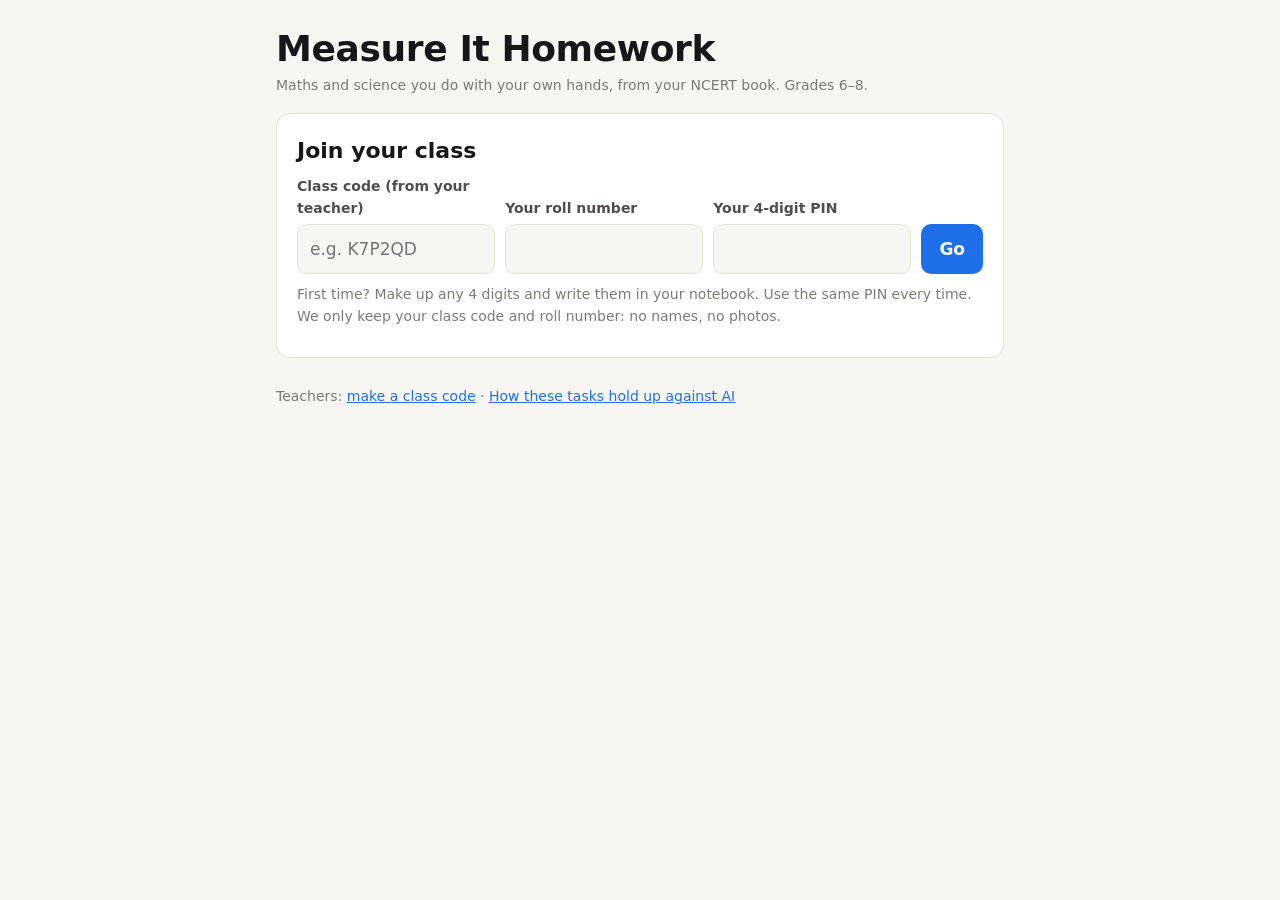
==== docs/index.html @ 270288d7 "Measure It homework: student, teacher and checklist pages Co-Authored-By: Claude Opus 5.5 (1M contex" ====
<!doctype html>
<html lang="en">
<head>
<meta charset="utf-8">
<meta name="viewport" content="width=device-width, initial-scale=1">
<title>Measure It Homework</title>
<meta name="description" content="Hands-on maths and science homework for CBSE Grades 6–8, built on NCERT activities.">
<link rel="stylesheet" href="style.css">
</head>
<body>
<main>
  <h1>Measure It Homework</h1>
  <p class="muted">Maths and science you do with your own hands, from your NCERT book. Grades 6–8.</p>

  <!-- 1. Join -->
  <section class="card" id="join">
    <h2>Join your class</h2>
    <form id="joinForm" class="row">
      <div><label for="code">Class code (from your teacher)</label><input id="code" autocomplete="off" autocapitalize="characters" required maxlength="6" placeholder="e.g. K7P2QD"></div>
      <div><label for="roll">Your roll number</label><input id="roll" type="number" inputmode="numeric" min="1" max="80" required></div>
      <div><label for="pin">Your 4-digit PIN</label><input id="pin" type="password" inputmode="numeric" pattern="\d{4}" maxlength="4" required autocomplete="off"></div>
      <div style="flex:0 0 auto"><button type="submit">Go</button></div>
    </form>
    <p class="muted" style="margin-top:10px">First time? Make up any 4 digits and write them in your notebook. Use the same PIN every time. We only keep your class code and roll number: no names, no photos.</p>
    <p class="msg warn hide" id="joinErr"></p>
  </section>

  <!-- 2. Pick a task -->
  <section id="pick" class="hide">
    <div class="card">
      <div class="row" style="align-items:center"><p style="margin:0">Class <b id="whoCode"></b> · Roll <b id="whoRoll"></b></p><div style="flex:0 0 auto"><button class="ghost" id="leave">Change</button></div></div>
    </div>
    <div class="tasks" id="taskList"></div>
  </section>

  <!-- 3. Do a task -->
  <section id="task" class="hide">
    <p style="margin-top:14px"><a href="#" id="back">← All tasks</a></p>
    <div class="card">
      <span class="chip" id="tGrade"></span><span class="chip" id="tTime"></span>
      <h2 id="tTitle" style="margin-top:10px"></h2>
      <p id="tHook"></p>
      <p class="muted" id="tChapter"></p>
      <h3>You need</h3><ul class="plain" id="tMaterials"></ul>
      <p class="msg warn hide" id="tSafety"></p>
    </div>

    <div class="card" id="predictCard">
      <h2>Step 1 · Predict first</h2>
      <p id="pQ"></p>
      <div id="pInput"></div>
      <p class="muted">Your guess is locked once you press the button. Being wrong is fine. It is how we learn.</p>
      <p class="msg warn hide" id="pErr"></p>
    </div>

    <div class="card" id="doCard">
      <h2>Step 2 · Do it</h2>
      <div id="personal" class="hide"></div>
      <div id="tSteps"></div>
    </div>

    <div class="card" id="enterCard">
      <h2>Step 3 · Enter what you measured</h2>
      <form id="mForm"><div class="row" id="mFields"></div>
        <div class="row hide" id="sunFields" style="margin-top:10px">
          <div><label for="city">City (or nearest big city)</label><select id="city"></select></div>
          <div><label for="when">Date and time you measured the shadows</label><input id="when" type="datetime-local"></div>
        </div>
        <p style="margin-top:14px"><button type="submit" id="mBtn">Check my measurements</button> <span class="muted" id="left"></span></p>
      </form>
      <div id="result"></div>
    </div>

    <div class="card hide" id="explainCard">
      <h2>Step 4 · Teach it back</h2>
      <p id="tExplain"></p>
    </div>

    <div class="card" id="poolCard">
      <h2>Our class</h2>
      <div id="pool"><p class="muted">Class results appear here after your teacher opens them.</p></div>
    </div>
  </section>
<p class="muted" style="margin-top:28px">Teachers: <a href="teacher.html">make a class code</a> · <a href="checklist.html">How these tasks hold up against AI</a></p>
</main>
<script src="common.js"></script>
<script>
let TASKS = [], CITY = [], me = store.get('me'), cur = null, choice = null;
const qs = new URLSearchParams(location.search);
if (qs.get('class')) $('#code').value = qs.get('class').toUpperCase();

async function boot() {
  const r = await api('/api/tasks');
  if (r.error) { $('#joinErr').textContent = r.error; $('#joinErr').classList.remove('hide'); return; }
  TASKS = r.tasks; CITY = r.cities;
  if (me && me.pin && (!qs.get('class') || qs.get('class').toUpperCase() === me.code)) showPick();
}
$('#joinForm').onsubmit = async e => {
  e.preventDefault();
  const code = $('#code').value.trim().toUpperCase(), roll = +$('#roll').value, pin = $('#pin').value;
  const r = await api(`/api/status?class=${encodeURIComponent(code)}&roll=${roll}&pin=${pin}&task=${TASKS[0].id}`);
  if (r.error) { $('#joinErr').textContent = r.error; $('#joinErr').classList.remove('hide'); return; }
  me = { code, roll, pin }; store.set('me', me); showPick();
};
$('#leave').onclick = () => { me = null; store.set('me', null); show('join'); };
$('#back').onclick = e => { e.preventDefault(); history.replaceState(null, '', location.pathname + (me ? `?class=${me.code}` : '')); showPick(); };

function show(id) { for (const s of ['join', 'pick', 'task']) $('#' + s).classList.toggle('hide', s !== id); scrollTo(0, 0); }

async function showPick() {
  $('#whoCode').textContent = me.code; $('#whoRoll').textContent = me.roll;
  if (qs.get('task')) { const t = qs.get('task'); qs.delete('task'); return openTask(t); }
  show('pick');
  $('#taskList').innerHTML = TASKS.map(t => `<button class="task" data-id="${t.id}"><span class="chip">Grade ${t.grade}</span><span class="chip">${t.subject}</span><b>${esc(t.title)}</b><span class="muted">${t.minutes} min</span></button>`).join('');
  document.querySelectorAll('.task').forEach(b => b.onclick = () => openTask(b.dataset.id));
}

async function openTask(id) {
  const r = await api(`/api/status?class=${me.code}&roll=${me.roll}&pin=${me.pin}&task=${id}`);
  if (r.error) { me = null; store.set('me', null); show('join'); $('#joinErr').textContent = r.error; $('#joinErr').classList.remove('hide'); return; }
  cur = r; const t = r.task; choice = null;
  history.replaceState(null, '', `?class=${me.code}&task=${id}`);
  show('task');
  $('#tGrade').textContent = `Grade ${t.grade} · ${t.subject}`; $('#tTime').textContent = `about ${t.minutes} min`;
  $('#tTitle').textContent = t.title; $('#tHook').textContent = t.hook; $('#tChapter').textContent = t.chapter;
  $('#tMaterials').innerHTML = t.materials.map(m => `<li>${esc(m)}</li>`).join('');
  $('#tSafety').textContent = t.safety ? '⚠ ' + t.safety : ''; $('#tSafety').classList.toggle('hide', !t.safety);
  $('#tSteps').innerHTML = t.steps.map((s, i) => `<div class="step"><span class="num">${i + 1}</span><div>${esc(s)}</div></div>`).join('');
  $('#tExplain').textContent = t.explainBack;
  const p = t.personal;
  $('#personal').classList.toggle('hide', !p);
  if (p) $('#personal').innerHTML = `<p>Your numbers (different for each student):</p><p><span class="big">${p.a}</span> sheets &nbsp;and&nbsp; <span class="big">${p.b}</span> sheets</p>`;
  $('#mFields').innerHTML = t.inputs.map(f => `<div><label for="f_${f.id}">${esc(f.label)} (${esc(f.unit)})</label><input id="f_${f.id}" name="${f.id}" type="number" step="any" min="${f.min}" max="${f.max}" inputmode="decimal" required></div>`).join('');
  $('#sunFields').classList.toggle('hide', !t.sun);
  if (t.sun) {
    $('#city').innerHTML = '<option value="">Choose…</option>' + CITY.map(c => `<option>${esc(c)}</option>`).join('');
    $('#when').value = ''; $('#when').max = new Date(Date.now() + 5.5 * 3600e3).toISOString().slice(0, 16);
  }
  $('#result').innerHTML = '';
  renderPredict(); renderState(); loadPool();
}

function renderPredict() {
  const t = cur.task;
  $('#pQ').textContent = t.predict.q; $('#pErr').classList.add('hide');
  if (cur.prediction != null) { $('#pInput').innerHTML = `<span class="locked">🔒 Your prediction: ${esc(cur.prediction)}${t.predict.unit ? ' ' + esc(t.predict.unit) : ''}</span>`; return; }
  $('#pInput').innerHTML = t.predict.options
    ? `<div class="opts">${t.predict.options.map(o => `<button type="button" data-o="${esc(o)}">${esc(o)}</button>`).join('')}</div><p style="margin-top:10px"><button id="lockBtn" disabled>Lock my prediction</button></p>`
    : `<div class="row"><div><label for="pNum">My guess (${esc(t.predict.unit)})</label><input id="pNum" type="number" step="any" min="${t.predict.min}" max="${t.predict.max}" inputmode="decimal"></div><div style="flex:0 0 auto"><button id="lockBtn">Lock my prediction</button></div></div>`;
  document.querySelectorAll('.opts button').forEach(b => b.onclick = () => { choice = b.dataset.o; document.querySelectorAll('.opts button').forEach(x => x.classList.toggle('sel', x === b)); $('#lockBtn').disabled = false; });
  $('#lockBtn').onclick = async () => {
    const value = t.predict.options ? choice : $('#pNum').value;
    const r = await api('/api/predict', { class: me.code, roll: me.roll, pin: me.pin, task: t.id, value });
    if (r.error) { $('#pErr').textContent = r.error; $('#pErr').classList.remove('hide'); return; }
    cur.prediction = r.locked; renderPredict(); renderState();
  };
}

function renderState() {
  const ready = cur.prediction != null, done = cur.accepted;
  $('#doCard').style.opacity = ready ? 1 : .45; $('#enterCard').style.opacity = ready ? 1 : .45;
  $('#mBtn').disabled = !ready || done || cur.left <= 0;
  $('#left').textContent = done ? '' : !ready ? 'Lock your prediction first.' : `${cur.left} tries left`;
  $('#explainCard').classList.toggle('hide', !done);
  if (done && !$('#result').innerHTML) $('#result').innerHTML = '<div class="msg ok"><b>Finished.</b> Your measurements looked like real ones.</div>';
}

$('#mForm').onsubmit = async e => {
  e.preventDefault();
  const values = Object.fromEntries(cur.task.inputs.map(f => [f.id, $('#f_' + f.id).value]));
  const body = { class: me.code, roll: me.roll, pin: me.pin, task: cur.task.id, values };
  if (cur.task.sun) { body.city = $('#city').value; body.when = $('#when').value; }
  $('#mBtn').disabled = true;
  const r = await api('/api/submit', body);
  if (r.error) { $('#result').innerHTML = `<div class="msg warn">${esc(r.error)}</div>`; }
  else if (r.ok) { cur.accepted = true; $('#result').innerHTML = '<div class="msg ok"><b>Your measurements look like real ones.</b> Now do Step 4. Your teacher will ask you a quick question about it in class.</div>'; }
  else { $('#result').innerHTML = `<div class="msg warn"><b>${r.free ? 'Check what you typed.' : 'Not yet.'}</b> ${r.free ? 'This did not use up a try.' : 'Something does not add up:'}<ul>${r.messages.map(m => `<li>${esc(m)}</li>`).join('')}</ul></div>`; }
  if (r.left != null) cur.left = r.left; else if (r.status === 429) cur.left = 0;
  renderState();
};

async function loadPool() {
  const t = cur.task, r = await api(`/api/pool?class=${me.code}&task=${t.id}`);
  if (r.error) return;
  const vals = r.values, pv = t.pool;
  let chart;
  if (t.id === 'g7-sci-pendulum') chart = scatter(vals.flatMap(v => v.pts), 'length (cm)', 'time for 10 swings (s)');
  else if (pv.x === 'winner') chart = bars(tally(vals.map(v => v.winner)), pv.label);
  else chart = dotplot(vals.map(v => v[pv.x]), pv.label);
  const preds = t.predict.options ? bars(tally(r.predictions), 'What we predicted') : dotplot(r.predictions.map(Number).filter(Number.isFinite), 'What we predicted');
  $('#pool').innerHTML = `<h3>${esc(pv.label)}</h3>${chart}<h3>What we predicted</h3>${preds}<p class="muted">${vals.length} accepted measurements, ${r.predictions.length} predictions.</p>`;
}
boot();
</script>
</body>
</html>
---- docs/style.css ----
:root{
  color-scheme:light;
  --bg:#f7f6f2; --surface:#ffffff; --line:#e4e1d8; --ink:#17171a; --ink-2:#4f4e4a; --ink-3:#7c7a73;
  --accent:#1f6feb; --accent-ink:#ffffff; --ok:#15803d; --ok-bg:#e7f6ec; --warn:#b45309; --warn-bg:#fdf3e4; --chip:#f0eee8;
}
@media (prefers-color-scheme:dark){
  :root:not([data-theme="light"]){
    color-scheme:dark;
    --bg:#121214; --surface:#1b1b1e; --line:#303034; --ink:#f1f0ec; --ink-2:#c6c4bd; --ink-3:#97958d;
    --accent:#5b9bff; --accent-ink:#0b0b0d; --ok:#6fdc96; --ok-bg:#12301e; --warn:#f2b067; --warn-bg:#33240f; --chip:#26262a;
  }
}
:root[data-theme="dark"]{
  color-scheme:dark;
  --bg:#121214; --surface:#1b1b1e; --line:#303034; --ink:#f1f0ec; --ink-2:#c6c4bd; --ink-3:#97958d;
  --accent:#5b9bff; --accent-ink:#0b0b0d; --ok:#6fdc96; --ok-bg:#12301e; --warn:#f2b067; --warn-bg:#33240f; --chip:#26262a;
}
*{box-sizing:border-box}
body{margin:0;background:var(--bg);color:var(--ink);font:17px/1.55 system-ui,-apple-system,"Segoe UI",Roboto,"Noto Sans",sans-serif}
main{max-width:760px;margin:0 auto;padding:28px 16px 64px}
h1{font-size:clamp(26px,5vw,36px);line-height:1.15;margin:0 0 6px;letter-spacing:-.01em}
h2{font-size:22px;margin:0 0 8px}
h3{font-size:17px;margin:18px 0 6px}
p{margin:0 0 10px}
a{color:var(--accent)}
.muted{color:var(--ink-3);font-size:14px}
.card{background:var(--surface);border:1px solid var(--line);border-radius:14px;padding:20px;margin-top:16px}
.row{display:flex;gap:10px;flex-wrap:wrap;align-items:end}
.row>*{flex:1 1 140px;min-width:0}
label{display:block;font-size:14px;font-weight:600;color:var(--ink-2);margin-bottom:4px}
input,select{width:100%;font:inherit;padding:11px 12px;border:1px solid var(--line);border-radius:10px;background:var(--bg);color:var(--ink)}
input:focus,select:focus{outline:2px solid var(--accent);outline-offset:1px}
button{font:inherit;font-weight:700;padding:12px 18px;border-radius:10px;border:0;background:var(--accent);color:var(--accent-ink);cursor:pointer;min-height:46px}
button.ghost{background:transparent;color:var(--accent);border:1px solid var(--line)}
button:disabled{opacity:.5;cursor:default}
.chip{display:inline-block;font-size:12px;font-weight:700;padding:3px 8px;border-radius:999px;background:var(--chip);color:var(--ink-2);margin-right:6px}
.tasks{display:grid;grid-template-columns:repeat(auto-fill,minmax(220px,1fr));gap:12px;margin-top:12px}
.task{display:block;text-align:left;background:var(--surface);color:var(--ink);border:1px solid var(--line);border-radius:12px;padding:14px;font-weight:400}
.task b{display:block;margin-top:6px;font-size:16px;line-height:1.3}
.task.done{border-color:var(--ok)}
.step{display:flex;gap:12px;align-items:flex-start;margin:8px 0}
.num{flex:0 0 28px;height:28px;border-radius:50%;background:var(--chip);font-weight:800;display:grid;place-items:center;font-size:14px}
.big{font-size:30px;font-weight:800;letter-spacing:-.01em}
.opts{display:flex;flex-wrap:wrap;gap:8px}
.opts button{background:var(--chip);color:var(--ink);font-weight:600}
.opts button.sel{background:var(--accent);color:var(--accent-ink)}
.msg{border-radius:10px;padding:12px 14px;margin-top:12px}
.msg.ok{background:var(--ok-bg);color:var(--ok)}
.msg.warn{background:var(--warn-bg);color:var(--warn)}
.msg ul{margin:6px 0 0;padding-left:20px}
.locked{display:inline-block;background:var(--ok-bg);color:var(--ok);font-weight:700;padding:4px 10px;border-radius:8px}
ul.plain{padding-left:20px;margin:4px 0}
table{width:100%;border-collapse:collapse;font-size:14px}
th{text-align:left;font-size:12px;color:var(--ink-3);text-transform:uppercase;letter-spacing:.05em;padding:6px 8px;border-bottom:1px solid var(--line)}
td{padding:7px 8px;border-bottom:1px solid var(--line);vertical-align:top}
.tw{overflow-x:auto}
svg{display:block;width:100%;height:auto}
svg text{fill:var(--ink-2);font:17px system-ui,sans-serif}
.hide{display:none!important}
.print-only{display:none}
@media print{
  body{background:#fff;color:#000} .no-print{display:none!important} .print-only{display:block}
  .card{border:1px solid #999;break-inside:avoid} main{max-width:none}
}
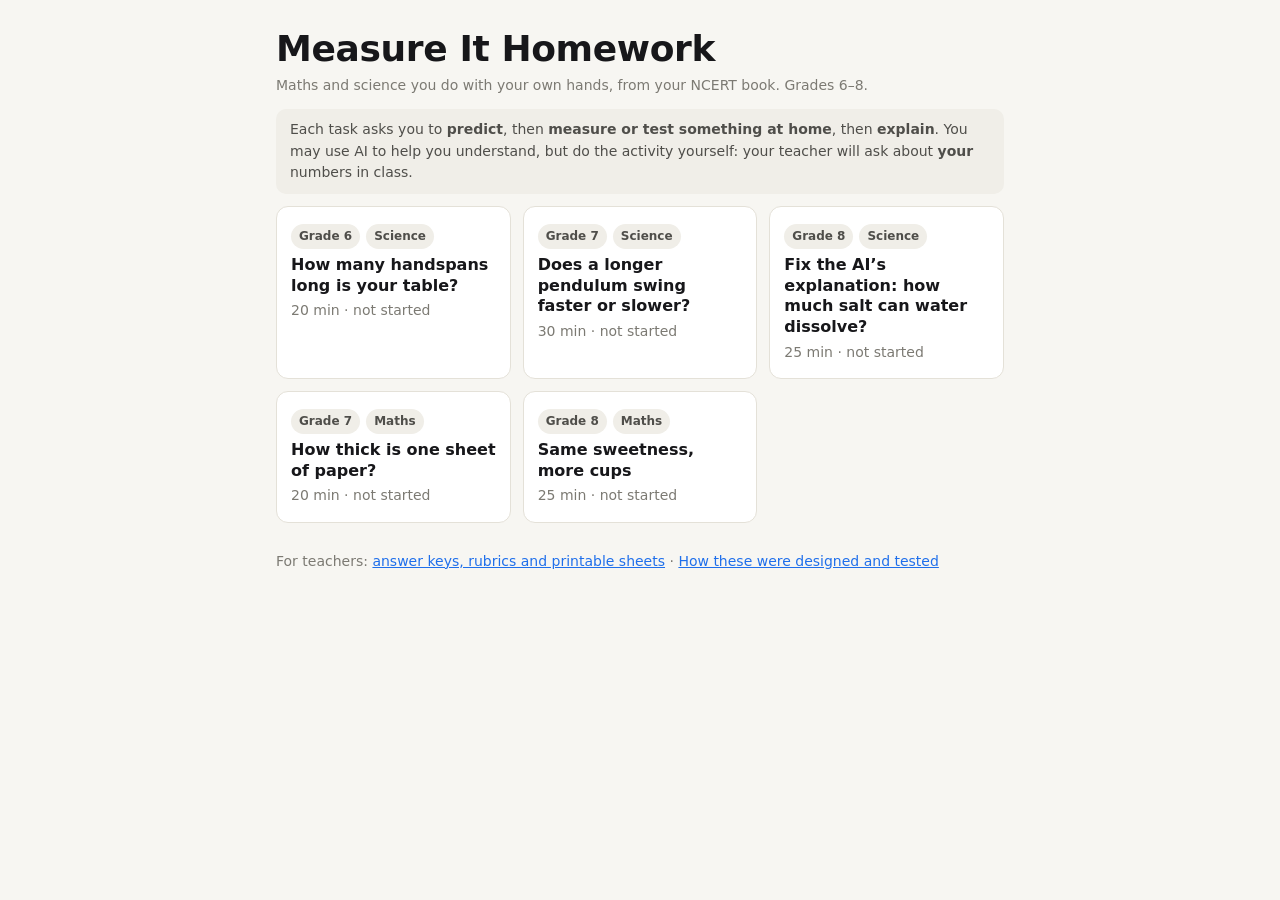
==== commit e7de364f: "Simplify to question-first homework: 5 assignments, no class codes or server Student page shows the " ====
--- a/docs/index.html
+++ b/docs/index.html
@@ -6,191 +6,138 @@
 <title>Measure It Homework</title>
 <meta name="description" content="Hands-on maths and science homework for CBSE Grades 6–8, built on NCERT activities.">
 <link rel="stylesheet" href="style.css">
+<style>
+.phase{font-size:12px;font-weight:800;letter-spacing:.08em;text-transform:uppercase;color:var(--accent);margin:18px 0 6px}
+.q{margin:12px 0}
+.q textarea{width:100%;min-height:84px;font:inherit;padding:10px 12px;border:1px solid var(--line);border-radius:10px;background:var(--bg);color:var(--ink);resize:vertical}
+.q .unit{color:var(--ink-3);font-size:14px;margin-left:6px}
+.numrow{display:flex;align-items:center;gap:6px;max-width:260px}
+.ai{border-left:3px solid var(--warn);background:var(--warn-bg);padding:10px 14px;border-radius:0 10px 10px 0;margin:8px 0}
+.ai p{margin:4px 0;color:var(--ink)}
+.fb{margin:6px 0;padding:10px 12px;border-radius:10px}
+.fb.ok{background:var(--ok-bg);color:var(--ok)} .fb.warn{background:var(--warn-bg);color:var(--warn)} .fb.info{background:var(--chip);color:var(--ink-2)}
+.sheet dt{font-weight:700;margin-top:10px} .sheet dd{margin:2px 0 0;white-space:pre-wrap}
+.blank{border-bottom:1px solid #999;height:28px}
+.checks label{display:inline-flex;align-items:center;gap:6px;margin-right:16px;font-weight:600;color:var(--ink)}
+.checks input{width:auto}
+.note{font-size:14px;color:var(--ink-2);background:var(--chip);border-radius:10px;padding:10px 14px}
+</style>
 </head>
 <body>
 <main>
-  <h1>Measure It Homework</h1>
-  <p class="muted">Maths and science you do with your own hands, from your NCERT book. Grades 6–8.</p>
+  <div class="no-print">
+    <h1><a href="./" style="color:inherit;text-decoration:none">Measure It Homework</a></h1>
+    <p class="muted">Maths and science you do with your own hands, from your NCERT book. Grades 6–8.</p>
+  </div>
+  <div id="list"></div>
+  <div id="one" class="hide"></div>
+  <p class="muted no-print" style="margin-top:28px">For teachers: <a href="teacher.html">answer keys, rubrics and printable sheets</a> · <a href="checklist.html">How these were designed and tested</a></p>
+</main>
+<script src="assignments.js"></script>
+<script>
+const $ = s => document.querySelector(s);
+const esc = s => String(s ?? '').replace(/[&<>"]/g, c => ({ '&': '&amp;', '<': '&lt;', '>': '&gt;', '"': '&quot;' }[c]));
+const load = id => { try { return JSON.parse(localStorage.getItem('mi:' + id)) || {}; } catch { return {}; } };
+const save = (id, a) => { try { localStorage.setItem('mi:' + id, JSON.stringify(a)); } catch {} };
+const PHASES = ['Predict', 'Do it', 'Record', 'Calculate', 'Explain', 'Teach it back'];
 
-  <!-- 1. Join -->
-  <section class="card" id="join">
-    <h2>Join your class</h2>
-    <form id="joinForm" class="row">
-      <div><label for="code">Class code (from your teacher)</label><input id="code" autocomplete="off" autocapitalize="characters" required maxlength="6" placeholder="e.g. K7P2QD"></div>
-      <div><label for="roll">Your roll number</label><input id="roll" type="number" inputmode="numeric" min="1" max="80" required></div>
-      <div><label for="pin">Your 4-digit PIN</label><input id="pin" type="password" inputmode="numeric" pattern="\d{4}" maxlength="4" required autocomplete="off"></div>
-      <div style="flex:0 0 auto"><button type="submit">Go</button></div>
-    </form>
-    <p class="muted" style="margin-top:10px">First time? Make up any 4 digits and write them in your notebook. Use the same PIN every time. We only keep your class code and roll number: no names, no photos.</p>
-    <p class="msg warn hide" id="joinErr"></p>
-  </section>
+function route() {
+  const q = new URLSearchParams(location.search), id = location.hash.slice(1) || q.get('a'), A = ASSIGNMENTS.find(x => x.id === id);
+  if (!A) { showList(); return; }
+  if (q.get('print') !== null) return showPrint(A);
+  showOne(A);
+}
+addEventListener('hashchange', route);
 
-  <!-- 2. Pick a task -->
-  <section id="pick" class="hide">
-    <div class="card">
-      <div class="row" style="align-items:center"><p style="margin:0">Class <b id="whoCode"></b> · Roll <b id="whoRoll"></b></p><div style="flex:0 0 auto"><button class="ghost" id="leave">Change</button></div></div>
-    </div>
-    <div class="tasks" id="taskList"></div>
-  </section>
-
-  <!-- 3. Do a task -->
-  <section id="task" class="hide">
-    <p style="margin-top:14px"><a href="#" id="back">← All tasks</a></p>
-    <div class="card">
-      <span class="chip" id="tGrade"></span><span class="chip" id="tTime"></span>
-      <h2 id="tTitle" style="margin-top:10px"></h2>
-      <p id="tHook"></p>
-      <p class="muted" id="tChapter"></p>
-      <h3>You need</h3><ul class="plain" id="tMaterials"></ul>
-      <p class="msg warn hide" id="tSafety"></p>
-    </div>
-
-    <div class="card" id="predictCard">
-      <h2>Step 1 · Predict first</h2>
-      <p id="pQ"></p>
-      <div id="pInput"></div>
-      <p class="muted">Your guess is locked once you press the button. Being wrong is fine. It is how we learn.</p>
-      <p class="msg warn hide" id="pErr"></p>
-    </div>
-
-    <div class="card" id="doCard">
-      <h2>Step 2 · Do it</h2>
-      <div id="personal" class="hide"></div>
-      <div id="tSteps"></div>
-    </div>
-
-    <div class="card" id="enterCard">
-      <h2>Step 3 · Enter what you measured</h2>
-      <form id="mForm"><div class="row" id="mFields"></div>
-        <div class="row hide" id="sunFields" style="margin-top:10px">
-          <div><label for="city">City (or nearest big city)</label><select id="city"></select></div>
-          <div><label for="when">Date and time you measured the shadows</label><input id="when" type="datetime-local"></div>
-        </div>
-        <p style="margin-top:14px"><button type="submit" id="mBtn">Check my measurements</button> <span class="muted" id="left"></span></p>
-      </form>
-      <div id="result"></div>
-    </div>
-
-    <div class="card hide" id="explainCard">
-      <h2>Step 4 · Teach it back</h2>
-      <p id="tExplain"></p>
-    </div>
-
-    <div class="card" id="poolCard">
-      <h2>Our class</h2>
-      <div id="pool"><p class="muted">Class results appear here after your teacher opens them.</p></div>
-    </div>
-  </section>
-<p class="muted" style="margin-top:28px">Teachers: <a href="teacher.html">make a class code</a> · <a href="checklist.html">How these tasks hold up against AI</a></p>
-</main>
-<script src="common.js"></script>
-<script>
-let TASKS = [], CITY = [], me = store.get('me'), cur = null, choice = null;
-const qs = new URLSearchParams(location.search);
-if (qs.get('class')) $('#code').value = qs.get('class').toUpperCase();
-
-async function boot() {
-  const r = await api('/api/tasks');
-  if (r.error) { $('#joinErr').textContent = r.error; $('#joinErr').classList.remove('hide'); return; }
-  TASKS = r.tasks; CITY = r.cities;
-  if (me && me.pin && (!qs.get('class') || qs.get('class').toUpperCase() === me.code)) showPick();
-}
-$('#joinForm').onsubmit = async e => {
-  e.preventDefault();
-  const code = $('#code').value.trim().toUpperCase(), roll = +$('#roll').value, pin = $('#pin').value;
-  const r = await api(`/api/status?class=${encodeURIComponent(code)}&roll=${roll}&pin=${pin}&task=${TASKS[0].id}`);
-  if (r.error) { $('#joinErr').textContent = r.error; $('#joinErr').classList.remove('hide'); return; }
-  me = { code, roll, pin }; store.set('me', me); showPick();
-};
-$('#leave').onclick = () => { me = null; store.set('me', null); show('join'); };
-$('#back').onclick = e => { e.preventDefault(); history.replaceState(null, '', location.pathname + (me ? `?class=${me.code}` : '')); showPick(); };
-
-function show(id) { for (const s of ['join', 'pick', 'task']) $('#' + s).classList.toggle('hide', s !== id); scrollTo(0, 0); }
-
-async function showPick() {
-  $('#whoCode').textContent = me.code; $('#whoRoll').textContent = me.roll;
-  if (qs.get('task')) { const t = qs.get('task'); qs.delete('task'); return openTask(t); }
-  show('pick');
-  $('#taskList').innerHTML = TASKS.map(t => `<button class="task" data-id="${t.id}"><span class="chip">Grade ${t.grade}</span><span class="chip">${t.subject}</span><b>${esc(t.title)}</b><span class="muted">${t.minutes} min</span></button>`).join('');
-  document.querySelectorAll('.task').forEach(b => b.onclick = () => openTask(b.dataset.id));
+function showList() {
+  $('#one').classList.add('hide'); $('#list').classList.remove('hide');
+  $('#list').innerHTML = `<div class="note" style="margin-top:12px">Each task asks you to <b>predict</b>, then <b>measure or test something at home</b>, then <b>explain</b>. You may use AI to help you understand, but do the activity yourself: your teacher will ask about <b>your</b> numbers in class.</div>
+  <div class="tasks">${ASSIGNMENTS.map(a => `<a class="task" href="#${a.id}" style="text-decoration:none"><span class="chip">Grade ${a.grade}</span><span class="chip">${a.subject}</span><b>${esc(a.title)}</b><span class="muted">${a.minutes} min · ${load(a.id)._done ? '✓ answer sheet ready' : 'not started'}</span></a>`).join('')}</div>`;
+  scrollTo(0, 0);
 }
 
-async function openTask(id) {
-  const r = await api(`/api/status?class=${me.code}&roll=${me.roll}&pin=${me.pin}&task=${id}`);
-  if (r.error) { me = null; store.set('me', null); show('join'); $('#joinErr').textContent = r.error; $('#joinErr').classList.remove('hide'); return; }
-  cur = r; const t = r.task; choice = null;
-  history.replaceState(null, '', `?class=${me.code}&task=${id}`);
-  show('task');
-  $('#tGrade').textContent = `Grade ${t.grade} · ${t.subject}`; $('#tTime').textContent = `about ${t.minutes} min`;
-  $('#tTitle').textContent = t.title; $('#tHook').textContent = t.hook; $('#tChapter').textContent = t.chapter;
-  $('#tMaterials').innerHTML = t.materials.map(m => `<li>${esc(m)}</li>`).join('');
-  $('#tSafety').textContent = t.safety ? '⚠ ' + t.safety : ''; $('#tSafety').classList.toggle('hide', !t.safety);
-  $('#tSteps').innerHTML = t.steps.map((s, i) => `<div class="step"><span class="num">${i + 1}</span><div>${esc(s)}</div></div>`).join('');
-  $('#tExplain').textContent = t.explainBack;
-  const p = t.personal;
-  $('#personal').classList.toggle('hide', !p);
-  if (p) $('#personal').innerHTML = `<p>Your numbers (different for each student):</p><p><span class="big">${p.a}</span> sheets &nbsp;and&nbsp; <span class="big">${p.b}</span> sheets</p>`;
-  $('#mFields').innerHTML = t.inputs.map(f => `<div><label for="f_${f.id}">${esc(f.label)} (${esc(f.unit)})</label><input id="f_${f.id}" name="${f.id}" type="number" step="any" min="${f.min}" max="${f.max}" inputmode="decimal" required></div>`).join('');
-  $('#sunFields').classList.toggle('hide', !t.sun);
-  if (t.sun) {
-    $('#city').innerHTML = '<option value="">Choose…</option>' + CITY.map(c => `<option>${esc(c)}</option>`).join('');
-    $('#when').value = ''; $('#when').max = new Date(Date.now() + 5.5 * 3600e3).toISOString().slice(0, 16);
-  }
-  $('#result').innerHTML = '';
-  renderPredict(); renderState(); loadPool();
+function field(Q, a, locked) {
+  const v = a[Q.id] ?? '', dis = locked ? 'disabled' : '';
+  if (Q.type === 'number') return `<div class="numrow"><input id="q_${Q.id}" type="number" step="any" inputmode="decimal" min="${Q.min}" max="${Q.max}" value="${esc(v)}" ${dis}><span class="unit">${esc(Q.unit)}</span></div>`;
+  if (Q.type === 'choice') return `<div class="opts">${Q.options.map(o => `<button type="button" class="${v === o ? 'sel' : ''}" data-q="${Q.id}" data-o="${esc(o)}" ${dis}>${esc(o)}</button>`).join('')}</div>`;
+  if (Q.type === 'checks') return `<div class="checks">${Q.options.map(o => `<label><input type="checkbox" data-c="${Q.id}" value="${esc(o)}" ${(v || []).includes(o) ? 'checked' : ''} ${dis}> Sentence ${esc(o)}</label>`).join('')}</div>`;
+  return `<textarea id="q_${Q.id}" ${dis}>${esc(v)}</textarea>`;
 }
 
-function renderPredict() {
-  const t = cur.task;
-  $('#pQ').textContent = t.predict.q; $('#pErr').classList.add('hide');
-  if (cur.prediction != null) { $('#pInput').innerHTML = `<span class="locked">🔒 Your prediction: ${esc(cur.prediction)}${t.predict.unit ? ' ' + esc(t.predict.unit) : ''}</span>`; return; }
-  $('#pInput').innerHTML = t.predict.options
-    ? `<div class="opts">${t.predict.options.map(o => `<button type="button" data-o="${esc(o)}">${esc(o)}</button>`).join('')}</div><p style="margin-top:10px"><button id="lockBtn" disabled>Lock my prediction</button></p>`
-    : `<div class="row"><div><label for="pNum">My guess (${esc(t.predict.unit)})</label><input id="pNum" type="number" step="any" min="${t.predict.min}" max="${t.predict.max}" inputmode="decimal"></div><div style="flex:0 0 auto"><button id="lockBtn">Lock my prediction</button></div></div>`;
-  document.querySelectorAll('.opts button').forEach(b => b.onclick = () => { choice = b.dataset.o; document.querySelectorAll('.opts button').forEach(x => x.classList.toggle('sel', x === b)); $('#lockBtn').disabled = false; });
-  $('#lockBtn').onclick = async () => {
-    const value = t.predict.options ? choice : $('#pNum').value;
-    const r = await api('/api/predict', { class: me.code, roll: me.roll, pin: me.pin, task: t.id, value });
-    if (r.error) { $('#pErr').textContent = r.error; $('#pErr').classList.remove('hide'); return; }
-    cur.prediction = r.locked; renderPredict(); renderState();
+function showOne(A) {
+  const a = load(A.id), locked = !!a._locked;
+  $('#list').classList.add('hide'); $('#one').classList.remove('hide');
+  const byPhase = p => A.questions.filter(q => q.phase === p);
+  let h = `<p style="margin-top:12px"><a href="#">← All tasks</a></p>
+  <section class="card"><span class="chip">Grade ${A.grade} · ${A.subject}</span><span class="chip">about ${A.minutes} min</span>
+    <h2 style="margin-top:10px">${esc(A.title)}</h2><p>${esc(A.intro)}</p>
+    <p class="muted">${esc(A.chapter)}</p>
+    <h3>You need</h3><ul class="plain">${A.materials.map(m => `<li>${esc(m)}</li>`).join('')}</ul>
+    ${A.safety ? `<p class="msg warn">⚠ ${esc(A.safety)}</p>` : ''}
+    ${A.aiText ? `<h3>What the AI said</h3><div class="ai">${A.aiText.map(t => `<p>${esc(t)}</p>`).join('')}</div>` : ''}
+    ${A.together ? `<p class="note">👥 ${esc(A.together)}</p>` : ''}
+  </section>`;
+  const pq = byPhase('Predict');
+  h += `<section class="card"><div class="phase">Step 1 · Predict</div>${pq.map(Q => `<div class="q"><label>${esc(Q.label)}</label>${field(Q, a, locked)}</div>`).join('')}
+    ${locked ? `<span class="locked">🔒 Prediction locked</span>` : `<p class="muted">Lock your guess before you start. Being wrong is fine: that is how you learn.</p><button id="lock">Lock my prediction</button>`}</section>`;
+  h += `<section class="card" style="opacity:${locked ? 1 : .5}"><div class="phase">Step 2 · Do it</div>${A.steps.map((s, i) => `<div class="step"><span class="num">${i + 1}</span><div>${esc(s)}</div></div>`).join('')}</section>`;
+  h += `<section class="card" style="opacity:${locked ? 1 : .5}">`;
+  let n = 3;
+  for (const p of PHASES.slice(2)) {
+    const qs = byPhase(p); if (!qs.length) continue;
+    h += `<div class="phase">Step ${n++} · ${p}</div>` + qs.map(Q => `<div class="q"><label for="q_${Q.id}">${esc(Q.label)}</label>${field(Q, a, !locked)}</div>`).join('');
+  }
+  h += `<p style="margin-top:16px"><button id="check" ${locked ? '' : 'disabled'}>Check my work</button> <button class="ghost" id="sheet" ${locked ? '' : 'disabled'}>My answer sheet</button></p><div id="fb"></div></section><div id="out"></div>`;
+  $('#one').innerHTML = h; scrollTo(0, 0);
+
+  const read = () => {
+    const r = { ...load(A.id) };
+    for (const Q of A.questions) {
+      if (Q.type === 'number') { const x = $('#q_' + Q.id).value; r[Q.id] = x === '' ? '' : Number(x); }
+      else if (Q.type === 'text') r[Q.id] = $('#q_' + Q.id).value;
+      else if (Q.type === 'checks') r[Q.id] = [...document.querySelectorAll(`[data-c="${Q.id}"]:checked`)].map(x => x.value);
+    }
+    return r;
   };
+  document.querySelectorAll('[data-q]').forEach(b => b.onclick = () => { const r = read(); r[b.dataset.q] = b.dataset.o; save(A.id, r); document.querySelectorAll(`[data-q="${b.dataset.q}"]`).forEach(x => x.classList.toggle('sel', x === b)); });
+  $('#one').addEventListener('input', () => save(A.id, read()));
+  if ($('#lock')) $('#lock').onclick = () => {
+    const r = read();
+    if (pq.some(Q => r[Q.id] === '' || r[Q.id] == null)) return alert('Make your prediction first.');
+    r._locked = Date.now(); save(A.id, r); showOne(A);
+  };
+  $('#check').onclick = () => {
+    const r = read(); save(A.id, r);
+    const f = A.feedback(r), empty = A.questions.filter(Q => Q.phase !== 'Predict' && (r[Q.id] === '' || r[Q.id] == null || (Array.isArray(r[Q.id]) && !r[Q.id].length)));
+    $('#fb').innerHTML = (f.length ? f : [['info', 'Fill in your measurements to get feedback.']]).map(([t, m]) => `<div class="fb ${t}">${esc(m)}</div>`).join('') +
+      (empty.length ? `<div class="fb info">Still empty: ${empty.map(Q => esc(Q.label.split(/[?:.]/)[0])).join(' · ')}</div>` : '');
+  };
+  $('#sheet').onclick = () => { const r = read(); r._done = true; save(A.id, r); showSheet(A, r); };
 }
 
-function renderState() {
-  const ready = cur.prediction != null, done = cur.accepted;
-  $('#doCard').style.opacity = ready ? 1 : .45; $('#enterCard').style.opacity = ready ? 1 : .45;
-  $('#mBtn').disabled = !ready || done || cur.left <= 0;
-  $('#left').textContent = done ? '' : !ready ? 'Lock your prediction first.' : `${cur.left} tries left`;
-  $('#explainCard').classList.toggle('hide', !done);
-  if (done && !$('#result').innerHTML) $('#result').innerHTML = '<div class="msg ok"><b>Finished.</b> Your measurements looked like real ones.</div>';
+function showSheet(A, r) {
+  const val = Q => { const v = r[Q.id]; return Array.isArray(v) ? (v.length ? 'Sentences ' + v.join(', ') : '—') : (v === '' || v == null ? '—' : v + (Q.unit && Q.type === 'number' ? ' ' + Q.unit : '')); };
+  $('#out').innerHTML = `<section class="card sheet"><h2>My answer sheet</h2><p class="muted">${esc(A.title)} · Grade ${A.grade} ${A.subject}${r._locked ? ' · prediction locked ' + new Date(r._locked).toLocaleString() : ''}</p>
+    <dl>${A.questions.map(Q => `<dt>${esc(Q.phase)}: ${esc(Q.label)}</dt><dd>${esc(val(Q))}</dd>`).join('')}</dl>
+    <p class="no-print" style="margin-top:14px"><button onclick="print()">Print or save as PDF</button> <button class="ghost" id="copy">Copy text</button></p>
+    <p class="muted no-print">Copy this into your notebook, or show it to your teacher. Bring your notebook with the adult's sentence to class.</p></section>`;
+  $('#copy').onclick = () => navigator.clipboard.writeText(`${A.title}\n` + A.questions.map(Q => `${Q.label}\n→ ${val(Q)}`).join('\n\n')).then(() => $('#copy').textContent = 'Copied ✓');
+  $('#out').scrollIntoView({ behavior: 'smooth' });
 }
 
-$('#mForm').onsubmit = async e => {
-  e.preventDefault();
-  const values = Object.fromEntries(cur.task.inputs.map(f => [f.id, $('#f_' + f.id).value]));
-  const body = { class: me.code, roll: me.roll, pin: me.pin, task: cur.task.id, values };
-  if (cur.task.sun) { body.city = $('#city').value; body.when = $('#when').value; }
-  $('#mBtn').disabled = true;
-  const r = await api('/api/submit', body);
-  if (r.error) { $('#result').innerHTML = `<div class="msg warn">${esc(r.error)}</div>`; }
-  else if (r.ok) { cur.accepted = true; $('#result').innerHTML = '<div class="msg ok"><b>Your measurements look like real ones.</b> Now do Step 4. Your teacher will ask you a quick question about it in class.</div>'; }
-  else { $('#result').innerHTML = `<div class="msg warn"><b>${r.free ? 'Check what you typed.' : 'Not yet.'}</b> ${r.free ? 'This did not use up a try.' : 'Something does not add up:'}<ul>${r.messages.map(m => `<li>${esc(m)}</li>`).join('')}</ul></div>`; }
-  if (r.left != null) cur.left = r.left; else if (r.status === 429) cur.left = 0;
-  renderState();
-};
-
-async function loadPool() {
-  const t = cur.task, r = await api(`/api/pool?class=${me.code}&task=${t.id}`);
-  if (r.error) return;
-  const vals = r.values, pv = t.pool;
-  let chart;
-  if (t.id === 'g7-sci-pendulum') chart = scatter(vals.flatMap(v => v.pts), 'length (cm)', 'time for 10 swings (s)');
-  else if (pv.x === 'winner') chart = bars(tally(vals.map(v => v.winner)), pv.label);
-  else chart = dotplot(vals.map(v => v[pv.x]), pv.label);
-  const preds = t.predict.options ? bars(tally(r.predictions), 'What we predicted') : dotplot(r.predictions.map(Number).filter(Number.isFinite), 'What we predicted');
-  $('#pool').innerHTML = `<h3>${esc(pv.label)}</h3>${chart}<h3>What we predicted</h3>${preds}<p class="muted">${vals.length} accepted measurements, ${r.predictions.length} predictions.</p>`;
+// Paper worksheet for students without a device.
+function showPrint(A) {
+  $('#list').classList.add('hide'); $('#one').classList.remove('hide');
+  const lines = Q => Q.type === 'text' ? '<div class="blank"></div><div class="blank"></div><div class="blank"></div>' : Q.type === 'number' ? `<div class="blank" style="width:200px"></div><span class="muted">${esc(Q.unit)}</span>` : `<p>${Q.options.map(o => '☐ ' + esc(Q.type === 'checks' ? 'Sentence ' + o : o)).join('&nbsp;&nbsp;&nbsp; ')}</p>`;
+  $('#one').innerHTML = `<section class="card"><p class="muted">Name: ____________________ &nbsp; Class: ______ &nbsp; Roll: ______</p>
+    <h2>${esc(A.title)}</h2><p>${esc(A.intro)}</p><p class="muted">Grade ${A.grade} ${A.subject} · ${esc(A.chapter)} · about ${A.minutes} min</p>
+    <h3>You need</h3><p>${A.materials.map(esc).join(' · ')}</p>${A.safety ? `<p><b>Safety:</b> ${esc(A.safety)}</p>` : ''}
+    ${A.aiText ? `<h3>What the AI said</h3>${A.aiText.map(t => `<p>${esc(t)}</p>`).join('')}` : ''}
+    <h3>Steps</h3><ol>${A.steps.map(s => `<li>${esc(s)}</li>`).join('')}</ol>${A.together ? `<p><i>${esc(A.together)}</i></p>` : ''}
+    ${A.questions.map(Q => `<div class="q"><b>${esc(Q.phase)}:</b> ${esc(Q.label)}${lines(Q)}</div>`).join('')}
+    <p class="no-print"><button onclick="print()">Print</button></p></section>`;
 }
-boot();
+route();
 </script>
 </body>
 </html>
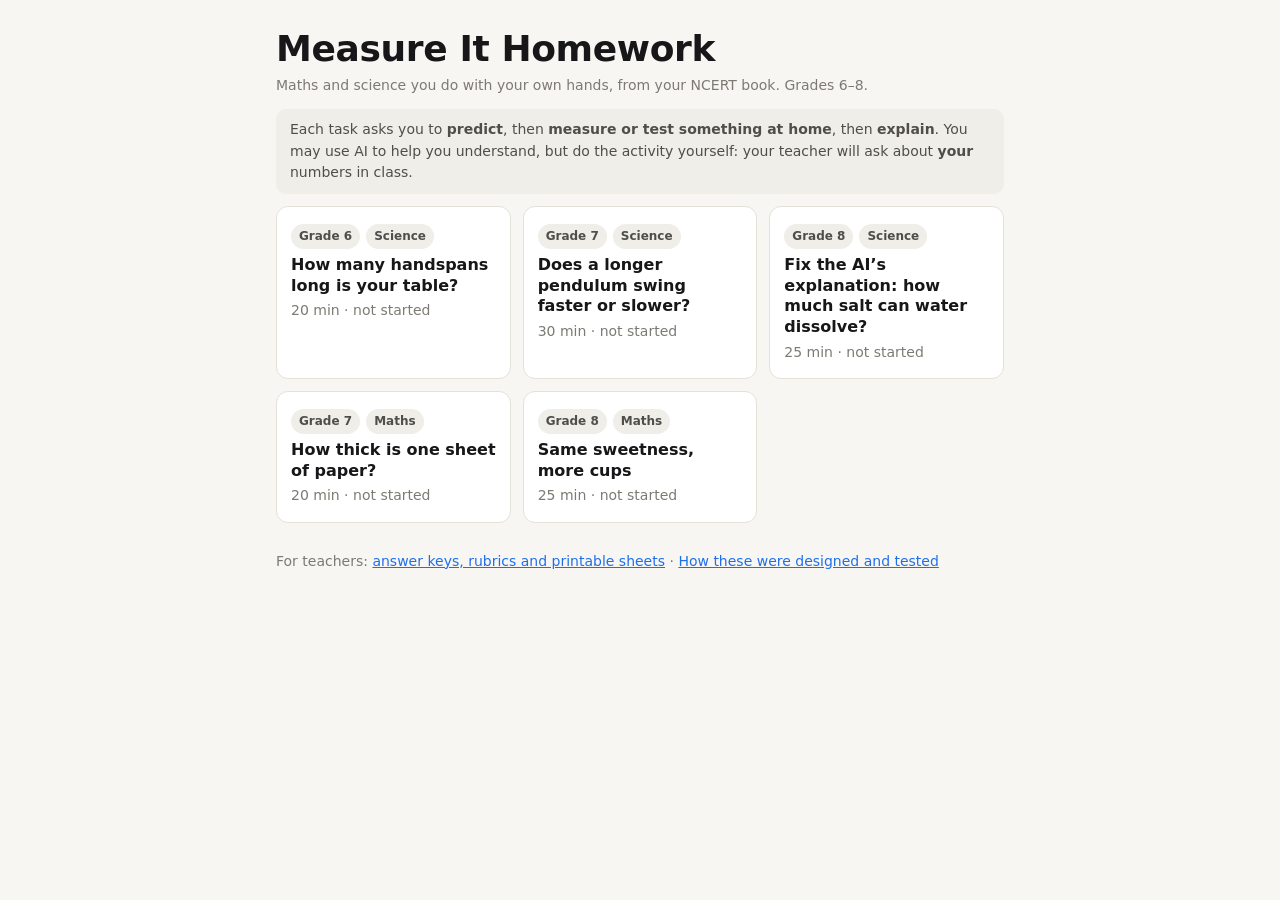
==== commit 91204f4c: "Add online answer checker: result cards, code check page, revised questions Questions revised after " ====
--- a/docs/index.html
+++ b/docs/index.html
@@ -21,6 +21,12 @@
 .checks label{display:inline-flex;align-items:center;gap:6px;margin-right:16px;font-weight:600;color:var(--ink)}
 .checks input{width:auto}
 .note{font-size:14px;color:var(--ink-2);background:var(--chip);border-radius:10px;padding:10px 14px}
+.qwhy{font-size:14px;color:var(--ink-2);margin:2px 0 8px;padding-left:10px;border-left:2px solid var(--line)}
+.qwhy a{white-space:nowrap}
+details.book{margin-top:12px;border:1px solid var(--line);border-radius:10px;padding:10px 14px;background:var(--bg)}
+details.book summary{cursor:pointer;font-weight:700}
+details.book blockquote{margin:8px 0;padding-left:12px;border-left:3px solid var(--line);font-family:Georgia,serif;font-size:16px}
+.why{background:var(--ok-bg);color:var(--ink);border-radius:10px;padding:10px 14px;margin:10px 0}
 </style>
 </head>
 <body>
@@ -34,6 +40,7 @@
   <p class="muted no-print" style="margin-top:28px">For teachers: <a href="teacher.html">answer keys, rubrics and printable sheets</a> · <a href="checklist.html">How these were designed and tested</a></p>
 </main>
 <script src="assignments.js"></script>
+<script src="api.js"></script>
 <script>
 const $ = s => document.querySelector(s);
 const esc = s => String(s ?? '').replace(/[&<>"]/g, c => ({ '&': '&amp;', '<': '&lt;', '>': '&gt;', '"': '&quot;' }[c]));
@@ -52,7 +59,7 @@
 function showList() {
   $('#one').classList.add('hide'); $('#list').classList.remove('hide');
   $('#list').innerHTML = `<div class="note" style="margin-top:12px">Each task asks you to <b>predict</b>, then <b>measure or test something at home</b>, then <b>explain</b>. You may use AI to help you understand, but do the activity yourself: your teacher will ask about <b>your</b> numbers in class.</div>
-  <div class="tasks">${ASSIGNMENTS.map(a => `<a class="task" href="#${a.id}" style="text-decoration:none"><span class="chip">Grade ${a.grade}</span><span class="chip">${a.subject}</span><b>${esc(a.title)}</b><span class="muted">${a.minutes} min · ${load(a.id)._done ? '✓ answer sheet ready' : 'not started'}</span></a>`).join('')}</div>`;
+  <div class="tasks">${ASSIGNMENTS.map(a => `<a class="task" href="#${a.id}" style="text-decoration:none"><span class="chip">Grade ${a.grade}</span><span class="chip">${a.subject}</span><b>${esc(a.title)}</b><span class="muted">${a.minutes} min · ${load(a.id)._card ? '✓ ' + esc(LEVEL_TEXT[load(a.id)._card.level]) : load(a.id)._done ? 'answer sheet ready' : 'not started'}</span></a>`).join('')}</div>`;
   scrollTo(0, 0);
 }
 
@@ -64,6 +71,17 @@
   return `<textarea id="q_${Q.id}" ${dis}>${esc(v)}</textarea>`;
 }
 
+const bookLink = (A, Q) => `book.html?a=${A.id}${Q ? '&q=' + Q.id : ''}`;
+function bookBox(A) {
+  const b = A.book, pages = b.sections.map(s => s.printed);
+  return `<details class="book"><summary>📖 From your textbook: ${esc(b.title)}, page${pages.length > 1 ? 's' : ''} ${[...new Set(pages)].join(', ')}</summary>
+    ${b.sections.map(s => `<p style="margin:10px 0 0"><b>${esc(s.heading)}</b> <span class="muted">(p. ${s.printed})</span></p>${s.paras.map(p => `<blockquote>${esc(p)}</blockquote>`).join('')}`).join('')}
+    <p class="muted"><a href="${bookLink(A)}" target="_blank" rel="noopener">Open in a new tab ↗</a> · <a href="${b.pdf}#page=${b.sections[0].page}" target="_blank" rel="noopener">Original NCERT PDF ↗</a></p></details>`;
+}
+function qwhy(A, Q) {
+  if (!Q.why) return '';
+  return `<p class="qwhy"><b>Why we ask:</b> ${esc(Q.why)}${Q.ref ? ` <a href="${bookLink(A, Q)}" target="_blank" rel="noopener">See it in your book ↗</a>` : ''}</p>`;
+}
 function showOne(A) {
   const a = load(A.id), locked = !!a._locked;
   $('#list').classList.add('hide'); $('#one').classList.remove('hide');
@@ -71,23 +89,24 @@
   let h = `<p style="margin-top:12px"><a href="#">← All tasks</a></p>
   <section class="card"><span class="chip">Grade ${A.grade} · ${A.subject}</span><span class="chip">about ${A.minutes} min</span>
     <h2 style="margin-top:10px">${esc(A.title)}</h2><p>${esc(A.intro)}</p>
-    <p class="muted">${esc(A.chapter)}</p>
+    <p class="why"><b>Why this matters:</b> ${esc(A.why)}</p>
+    ${bookBox(A)}
     <h3>You need</h3><ul class="plain">${A.materials.map(m => `<li>${esc(m)}</li>`).join('')}</ul>
     ${A.safety ? `<p class="msg warn">⚠ ${esc(A.safety)}</p>` : ''}
     ${A.aiText ? `<h3>What the AI said</h3><div class="ai">${A.aiText.map(t => `<p>${esc(t)}</p>`).join('')}</div>` : ''}
     ${A.together ? `<p class="note">👥 ${esc(A.together)}</p>` : ''}
   </section>`;
   const pq = byPhase('Predict');
-  h += `<section class="card"><div class="phase">Step 1 · Predict</div>${pq.map(Q => `<div class="q"><label>${esc(Q.label)}</label>${field(Q, a, locked)}</div>`).join('')}
+  h += `<section class="card"><div class="phase">Step 1 · Predict</div>${pq.map(Q => `<div class="q"><label>${esc(Q.label)}</label>${qwhy(A, Q)}${field(Q, a, locked)}</div>`).join('')}
     ${locked ? `<span class="locked">🔒 Prediction locked</span>` : `<p class="muted">Lock your guess before you start. Being wrong is fine: that is how you learn.</p><button id="lock">Lock my prediction</button>`}</section>`;
   h += `<section class="card" style="opacity:${locked ? 1 : .5}"><div class="phase">Step 2 · Do it</div>${A.steps.map((s, i) => `<div class="step"><span class="num">${i + 1}</span><div>${esc(s)}</div></div>`).join('')}</section>`;
   h += `<section class="card" style="opacity:${locked ? 1 : .5}">`;
   let n = 3;
   for (const p of PHASES.slice(2)) {
     const qs = byPhase(p); if (!qs.length) continue;
-    h += `<div class="phase">Step ${n++} · ${p}</div>` + qs.map(Q => `<div class="q"><label for="q_${Q.id}">${esc(Q.label)}</label>${field(Q, a, !locked)}</div>`).join('');
+    h += `<div class="phase">Step ${n++} · ${p}</div>` + qs.map(Q => `<div class="q"><label for="q_${Q.id}">${esc(Q.label)}</label>${qwhy(A, Q)}${field(Q, a, !locked)}</div>`).join('');
   }
-  h += `<p style="margin-top:16px"><button id="check" ${locked ? '' : 'disabled'}>Check my work</button> <button class="ghost" id="sheet" ${locked ? '' : 'disabled'}>My answer sheet</button></p><div id="fb"></div></section><div id="out"></div>`;
+  h += `<p style="margin-top:16px"><button class="ghost" id="check" ${locked ? '' : 'disabled'}>Quick hints</button> <button id="verify" ${locked ? '' : 'disabled'}>Check my answers</button> <button class="ghost" id="sheet" ${locked ? '' : 'disabled'}>My answer sheet</button></p><p class="muted">Quick hints work offline. “Check my answers” sends your answers (no name) to a checker and gives you a result card.</p><div id="fb"></div><div id="vout"></div></section><div id="out"></div>`;
   $('#one').innerHTML = h; scrollTo(0, 0);
 
   const read = () => {
@@ -113,6 +132,30 @@
       (empty.length ? `<div class="fb info">Still empty: ${empty.map(Q => esc(Q.label.split(/[?:.]/)[0])).join(' · ')}</div>` : '');
   };
   $('#sheet').onclick = () => { const r = read(); r._done = true; save(A.id, r); showSheet(A, r); };
+  $('#verify').onclick = async () => {
+    const r = read(); save(A.id, r);
+    const answers = Object.fromEntries(A.questions.map(Q => [Q.id, r[Q.id]]));
+    const box = $('#vout'), btn = $('#verify');
+    btn.disabled = true; box.innerHTML = '<div class="fb info">Checking your answers… this can take a few seconds.</div>';
+    try {
+      const res = await fetch(API + '/api/verify', { method: 'POST', headers: { 'content-type': 'application/json' }, body: JSON.stringify({ task: A.id, answers }) });
+      const j = await res.json();
+      if (j.error) box.innerHTML = `<div class="fb warn">${esc(j.error)}</div>`;
+      else if (j.status === 'incomplete') box.innerHTML = `<div class="fb warn"><b>Almost there.</b> Please answer these first:<ul>${j.missing.map(m => `<li>${esc(m)}</li>`).join('')}</ul></div>`;
+      else {
+        const cur = load(A.id); cur._card = { code: j.code, level: j.level }; save(A.id, cur);
+        box.innerHTML = `<div class="card" style="margin:12px 0 0"><h3 style="margin-top:0">Result: ${esc(LEVEL_TEXT[j.level])}</h3>
+          ${j.numbers === 'check' ? `<div class="fb warn"><b>Your numbers need a second look.</b><ul>${j.numberNotes.map(n => `<li>${esc(n)}</li>`).join('')}</ul></div>` : '<div class="fb ok">Your numbers agree with each other.</div>'}
+          <div class="tw"><table>${j.questions.map(q => `<tr><td>${esc(q.label)}</td><td><b>${esc(LEVEL_TEXT[q.level])}</b></td><td>${esc(q.feedback)}</td></tr>`).join('')}</table></div>
+          <p style="margin-top:12px">Your code: <b>${esc(j.code)}</b></p>
+          <p><a class="task" style="display:inline-block;padding:10px 14px" href="card.html#${encodeURIComponent(j.code)}" target="_blank" rel="noopener">Open my result card ↗</a></p>
+          <p class="muted">You can change your answers and check again. The card shows what your <i>written answers</i> showed, not that you did the activity.</p></div>`;
+      }
+    } catch (e) {
+      box.innerHTML = '<div class="fb warn">Could not reach the checker. Your answers are saved on this device. Try again later, or print your answer sheet.</div>';
+    }
+    btn.disabled = false;
+  };
 }
 
 function showSheet(A, r) {
@@ -131,10 +174,12 @@
   const lines = Q => Q.type === 'text' ? '<div class="blank"></div><div class="blank"></div><div class="blank"></div>' : Q.type === 'number' ? `<div class="blank" style="width:200px"></div><span class="muted">${esc(Q.unit)}</span>` : `<p>${Q.options.map(o => '☐ ' + esc(Q.type === 'checks' ? 'Sentence ' + o : o)).join('&nbsp;&nbsp;&nbsp; ')}</p>`;
   $('#one').innerHTML = `<section class="card"><p class="muted">Name: ____________________ &nbsp; Class: ______ &nbsp; Roll: ______</p>
     <h2>${esc(A.title)}</h2><p>${esc(A.intro)}</p><p class="muted">Grade ${A.grade} ${A.subject} · ${esc(A.chapter)} · about ${A.minutes} min</p>
+    <p><b>Why this matters:</b> ${esc(A.why)}</p>
+    <h3>From your textbook</h3>${A.book.sections.map(s => s.paras.map(p => `<p style="font-family:Georgia,serif;border-left:3px solid #ccc;padding-left:10px">${esc(p)} <span class="muted">(p. ${s.printed})</span></p>`).join('')).join('')}
     <h3>You need</h3><p>${A.materials.map(esc).join(' · ')}</p>${A.safety ? `<p><b>Safety:</b> ${esc(A.safety)}</p>` : ''}
     ${A.aiText ? `<h3>What the AI said</h3>${A.aiText.map(t => `<p>${esc(t)}</p>`).join('')}` : ''}
     <h3>Steps</h3><ol>${A.steps.map(s => `<li>${esc(s)}</li>`).join('')}</ol>${A.together ? `<p><i>${esc(A.together)}</i></p>` : ''}
-    ${A.questions.map(Q => `<div class="q"><b>${esc(Q.phase)}:</b> ${esc(Q.label)}${lines(Q)}</div>`).join('')}
+    ${A.questions.map(Q => `<div class="q"><b>${esc(Q.phase)}:</b> ${esc(Q.label)}${Q.why ? `<br><i class="muted">${esc(Q.why)}</i>` : ''}${lines(Q)}</div>`).join('')}
     <p class="no-print"><button onclick="print()">Print</button></p></section>`;
 }
 route();
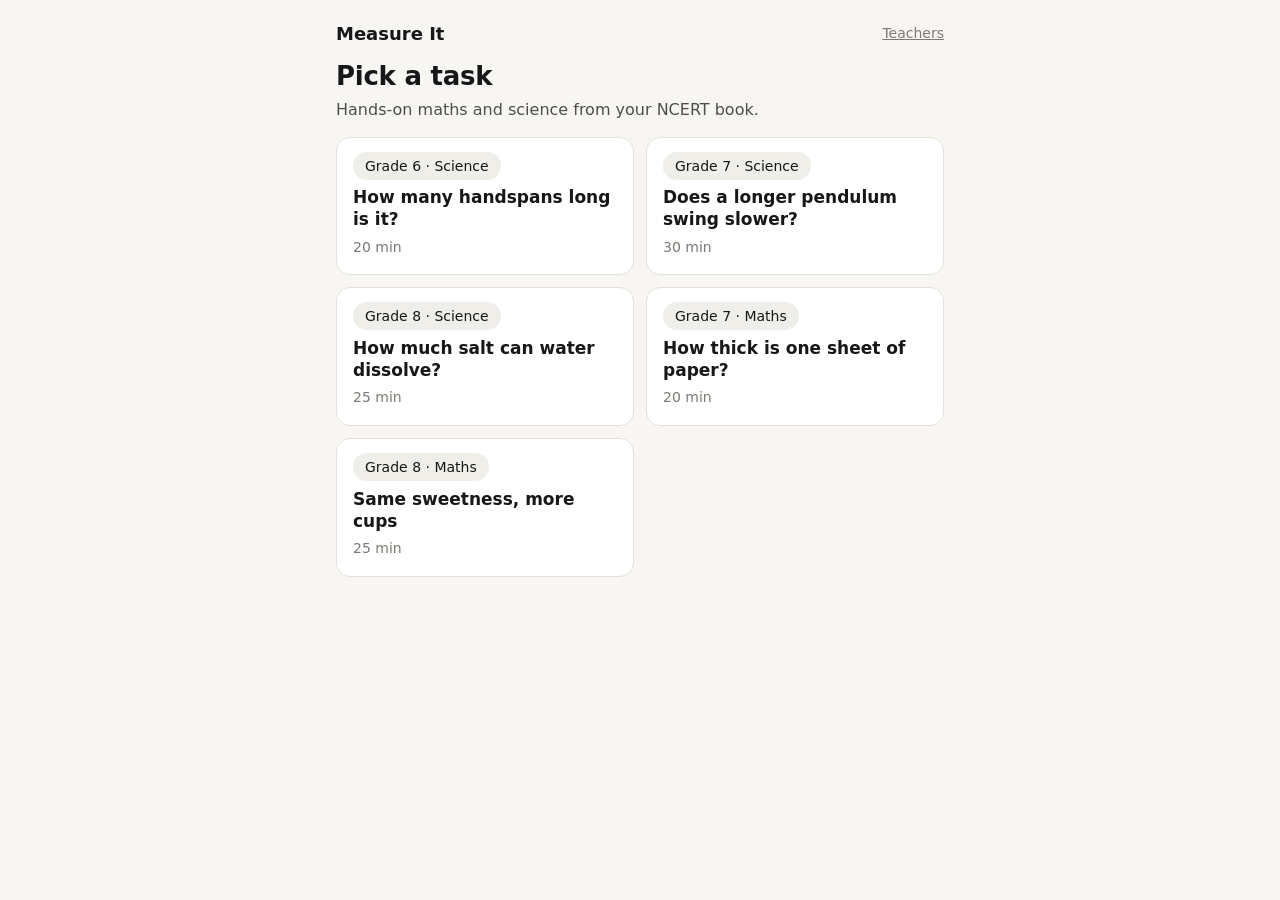
==== commit 76120923: "New short questions, stepper UI, trimmed copy; checker with private rules Questions are now 5-6 shor" ====
--- a/docs/index.html
+++ b/docs/index.html
@@ -4,183 +4,205 @@
 <meta charset="utf-8">
 <meta name="viewport" content="width=device-width, initial-scale=1">
 <title>Measure It Homework</title>
-<meta name="description" content="Hands-on maths and science homework for CBSE Grades 6–8, built on NCERT activities.">
+<meta name="description" content="Short hands-on maths and science tasks for CBSE Grades 6–8, from your NCERT book.">
 <link rel="stylesheet" href="style.css">
-<style>
-.phase{font-size:12px;font-weight:800;letter-spacing:.08em;text-transform:uppercase;color:var(--accent);margin:18px 0 6px}
-.q{margin:12px 0}
-.q textarea{width:100%;min-height:84px;font:inherit;padding:10px 12px;border:1px solid var(--line);border-radius:10px;background:var(--bg);color:var(--ink);resize:vertical}
-.q .unit{color:var(--ink-3);font-size:14px;margin-left:6px}
-.numrow{display:flex;align-items:center;gap:6px;max-width:260px}
-.ai{border-left:3px solid var(--warn);background:var(--warn-bg);padding:10px 14px;border-radius:0 10px 10px 0;margin:8px 0}
-.ai p{margin:4px 0;color:var(--ink)}
-.fb{margin:6px 0;padding:10px 12px;border-radius:10px}
-.fb.ok{background:var(--ok-bg);color:var(--ok)} .fb.warn{background:var(--warn-bg);color:var(--warn)} .fb.info{background:var(--chip);color:var(--ink-2)}
-.sheet dt{font-weight:700;margin-top:10px} .sheet dd{margin:2px 0 0;white-space:pre-wrap}
-.blank{border-bottom:1px solid #999;height:28px}
-.checks label{display:inline-flex;align-items:center;gap:6px;margin-right:16px;font-weight:600;color:var(--ink)}
-.checks input{width:auto}
-.note{font-size:14px;color:var(--ink-2);background:var(--chip);border-radius:10px;padding:10px 14px}
-.qwhy{font-size:14px;color:var(--ink-2);margin:2px 0 8px;padding-left:10px;border-left:2px solid var(--line)}
-.qwhy a{white-space:nowrap}
-details.book{margin-top:12px;border:1px solid var(--line);border-radius:10px;padding:10px 14px;background:var(--bg)}
-details.book summary{cursor:pointer;font-weight:700}
-details.book blockquote{margin:8px 0;padding-left:12px;border-left:3px solid var(--line);font-family:Georgia,serif;font-size:16px}
-.why{background:var(--ok-bg);color:var(--ink);border-radius:10px;padding:10px 14px;margin:10px 0}
-</style>
 </head>
 <body>
-<main>
-  <div class="no-print">
-    <h1><a href="./" style="color:inherit;text-decoration:none">Measure It Homework</a></h1>
-    <p class="muted">Maths and science you do with your own hands, from your NCERT book. Grades 6–8.</p>
-  </div>
-  <div id="list"></div>
-  <div id="one" class="hide"></div>
-  <p class="muted no-print" style="margin-top:28px">For teachers: <a href="teacher.html">answer keys, rubrics and printable sheets</a> · <a href="checklist.html">How these were designed and tested</a></p>
-</main>
+<div class="app">
+  <div class="topbar no-print"><a class="brand" href="./">Measure It</a><span class="sp"></span><a class="muted2" href="teacher.html">Teachers</a></div>
+  <main id="view" tabindex="-1"></main>
+</div>
+<div class="bar hide no-print" id="bar"><div class="in"><button class="btn2 ghost" id="back">Back</button><button class="btn2" id="next">Next</button></div></div>
 <script src="assignments.js"></script>
 <script src="api.js"></script>
 <script>
 const $ = s => document.querySelector(s);
 const esc = s => String(s ?? '').replace(/[&<>"]/g, c => ({ '&': '&amp;', '<': '&lt;', '>': '&gt;', '"': '&quot;' }[c]));
-const load = id => { try { return JSON.parse(localStorage.getItem('mi:' + id)) || {}; } catch { return {}; } };
-const save = (id, a) => { try { localStorage.setItem('mi:' + id, JSON.stringify(a)); } catch {} };
-const PHASES = ['Predict', 'Do it', 'Record', 'Calculate', 'Explain', 'Teach it back'];
+const load = id => { try { return JSON.parse(localStorage.getItem('mi2:' + id)) || {}; } catch { return {}; } };
+const save = (id, st) => { try { localStorage.setItem('mi2:' + id, JSON.stringify(st)); } catch {} };
+const view = $('#view'), bar = $('#bar');
+let A = null, C = null, S = null;   // assignment, case, state
 
 function route() {
-  const q = new URLSearchParams(location.search), id = location.hash.slice(1) || q.get('a'), A = ASSIGNMENTS.find(x => x.id === id);
-  if (!A) { showList(); return; }
-  if (q.get('print') !== null) return showPrint(A);
-  showOne(A);
+  const qs = new URLSearchParams(location.search), id = location.hash.slice(1) || qs.get('a'), a = ASSIGNMENTS.find(x => x.id === id);
+  if (qs.has('print') && a) return printSheet(a);
+  if (!a) return list();
+  A = a; S = load(a.id);
+  if (!S.set) { S.set = 10 + Math.floor(Math.random() * 90); S.step = 0; S.ans = {}; S.locked = {}; save(a.id, S); }
+  S.ans = S.ans || {}; S.locked = S.locked || {}; S.step = S.step || 0;
+  C = CASE(S.set);
+  S.step = Math.min(S.step, A.screens.length + 1);
+  task();
 }
 addEventListener('hashchange', route);
 
-function showList() {
-  $('#one').classList.add('hide'); $('#list').classList.remove('hide');
-  $('#list').innerHTML = `<div class="note" style="margin-top:12px">Each task asks you to <b>predict</b>, then <b>measure or test something at home</b>, then <b>explain</b>. You may use AI to help you understand, but do the activity yourself: your teacher will ask about <b>your</b> numbers in class.</div>
-  <div class="tasks">${ASSIGNMENTS.map(a => `<a class="task" href="#${a.id}" style="text-decoration:none"><span class="chip">Grade ${a.grade}</span><span class="chip">${a.subject}</span><b>${esc(a.title)}</b><span class="muted">${a.minutes} min · ${load(a.id)._card ? '✓ ' + esc(LEVEL_TEXT[load(a.id)._card.level]) : load(a.id)._done ? 'answer sheet ready' : 'not started'}</span></a>`).join('')}</div>`;
+/* ---------- list ---------- */
+function list() {
+  A = null; bar.classList.add('hide'); document.title = 'Measure It Homework';
+  view.innerHTML = `<div class="hero"><h1>Pick a task</h1><p>Hands-on maths and science from your NCERT book.</p></div>
+    <div class="grid">${ASSIGNMENTS.map(a => {
+      const st = load(a.id), card = st.card, total = a.screens.length + 2, at = Math.min(st.step || 0, total - 1);
+      const s = card ? `<span class="status ${card.level}">${esc(LEVEL_TEXT[card.level])}</span>` : st.set && at > 0 ? `<span class="status">Step ${at} of ${total - 2}</span>` : '';
+      return `<a class="tcard" href="#${a.id}"><span class="chip2">Grade ${a.grade} · ${a.subject}</span><h3>${esc(a.title)}</h3><div class="meta">${a.minutes} min ${s ? '· ' : ''}${s}</div></a>`;
+    }).join('')}</div>`;
   scrollTo(0, 0);
 }
 
-function field(Q, a, locked) {
-  const v = a[Q.id] ?? '', dis = locked ? 'disabled' : '';
-  if (Q.type === 'number') return `<div class="numrow"><input id="q_${Q.id}" type="number" step="any" inputmode="decimal" min="${Q.min}" max="${Q.max}" value="${esc(v)}" ${dis}><span class="unit">${esc(Q.unit)}</span></div>`;
-  if (Q.type === 'choice') return `<div class="opts">${Q.options.map(o => `<button type="button" class="${v === o ? 'sel' : ''}" data-q="${Q.id}" data-o="${esc(o)}" ${dis}>${esc(o)}</button>`).join('')}</div>`;
-  if (Q.type === 'checks') return `<div class="checks">${Q.options.map(o => `<label><input type="checkbox" data-c="${Q.id}" value="${esc(o)}" ${(v || []).includes(o) ? 'checked' : ''} ${dis}> Sentence ${esc(o)}</label>`).join('')}</div>`;
-  return `<textarea id="q_${Q.id}" ${dis}>${esc(v)}</textarea>`;
-}
-
-const bookLink = (A, Q) => `book.html?a=${A.id}${Q ? '&q=' + Q.id : ''}`;
-function bookBox(A) {
-  const b = A.book, pages = b.sections.map(s => s.printed);
-  return `<details class="book"><summary>📖 From your textbook: ${esc(b.title)}, page${pages.length > 1 ? 's' : ''} ${[...new Set(pages)].join(', ')}</summary>
-    ${b.sections.map(s => `<p style="margin:10px 0 0"><b>${esc(s.heading)}</b> <span class="muted">(p. ${s.printed})</span></p>${s.paras.map(p => `<blockquote>${esc(p)}</blockquote>`).join('')}`).join('')}
-    <p class="muted"><a href="${bookLink(A)}" target="_blank" rel="noopener">Open in a new tab ↗</a> · <a href="${b.pdf}#page=${b.sections[0].page}" target="_blank" rel="noopener">Original NCERT PDF ↗</a></p></details>`;
-}
-function qwhy(A, Q) {
-  if (!Q.why) return '';
-  return `<p class="qwhy"><b>Why we ask:</b> ${esc(Q.why)}${Q.ref ? ` <a href="${bookLink(A, Q)}" target="_blank" rel="noopener">See it in your book ↗</a>` : ''}</p>`;
-}
-function showOne(A) {
-  const a = load(A.id), locked = !!a._locked;
-  $('#list').classList.add('hide'); $('#one').classList.remove('hide');
-  const byPhase = p => A.questions.filter(q => q.phase === p);
-  let h = `<p style="margin-top:12px"><a href="#">← All tasks</a></p>
-  <section class="card"><span class="chip">Grade ${A.grade} · ${A.subject}</span><span class="chip">about ${A.minutes} min</span>
-    <h2 style="margin-top:10px">${esc(A.title)}</h2><p>${esc(A.intro)}</p>
-    <p class="why"><b>Why this matters:</b> ${esc(A.why)}</p>
-    ${bookBox(A)}
-    <h3>You need</h3><ul class="plain">${A.materials.map(m => `<li>${esc(m)}</li>`).join('')}</ul>
-    ${A.safety ? `<p class="msg warn">⚠ ${esc(A.safety)}</p>` : ''}
-    ${A.aiText ? `<h3>What the AI said</h3><div class="ai">${A.aiText.map(t => `<p>${esc(t)}</p>`).join('')}</div>` : ''}
-    ${A.together ? `<p class="note">👥 ${esc(A.together)}</p>` : ''}
-  </section>`;
-  const pq = byPhase('Predict');
-  h += `<section class="card"><div class="phase">Step 1 · Predict</div>${pq.map(Q => `<div class="q"><label>${esc(Q.label)}</label>${qwhy(A, Q)}${field(Q, a, locked)}</div>`).join('')}
-    ${locked ? `<span class="locked">🔒 Prediction locked</span>` : `<p class="muted">Lock your guess before you start. Being wrong is fine: that is how you learn.</p><button id="lock">Lock my prediction</button>`}</section>`;
-  h += `<section class="card" style="opacity:${locked ? 1 : .5}"><div class="phase">Step 2 · Do it</div>${A.steps.map((s, i) => `<div class="step"><span class="num">${i + 1}</span><div>${esc(s)}</div></div>`).join('')}</section>`;
-  h += `<section class="card" style="opacity:${locked ? 1 : .5}">`;
-  let n = 3;
-  for (const p of PHASES.slice(2)) {
-    const qs = byPhase(p); if (!qs.length) continue;
-    h += `<div class="phase">Step ${n++} · ${p}</div>` + qs.map(Q => `<div class="q"><label for="q_${Q.id}">${esc(Q.label)}</label>${qwhy(A, Q)}${field(Q, a, !locked)}</div>`).join('');
+/* ---------- task ---------- */
+const stepsTotal = () => A.screens.length + 2;   // start, screens..., check
+function task() {
+  document.title = A.title;
+  const n = S.step, total = stepsTotal();
+  const pct = Math.round((Math.min(n, total - 1) / (total - 1)) * 100);
+  let h = `<a class="back no-print" href="./">← All tasks</a>
+    <div class="stepno">${n === 0 ? 'Start' : n === total - 1 ? 'Check' : `Step ${n} of ${total - 2}`}</div>
+    <div class="progress" role="progressbar" aria-valuemin="0" aria-valuemax="100" aria-valuenow="${pct}"><i style="width:${pct}%"></i></div>`;
+  if (n === 0) h += startScreen();
+  else if (n < total - 1) h += questionScreen(A.screens[n - 1]);
+  else h += checkScreen();
+  view.innerHTML = h;
+  wire(); scrollTo(0, 0); view.focus({ preventScroll: true });
+  bar.classList.toggle('hide', n === total - 1 && !!S.card);
+  $('#back').classList.toggle('hide', n === 0);
+  $('#next').disabled = false;
+  $('#next').textContent = n === 0 ? 'Start' : n === total - 1 ? 'Check my answers' : (A.screens[n - 1].lock && !S.locked[A.screens[n - 1].q[0]] ? 'Lock my guess' : 'Next');
+}
+
+function startScreen() {
+  const mats = A.materials.map(m => `<span class="chip2">${esc(fill(m, C))}</span>`).join('');
+  return `<div class="screen"><span class="chip2">Grade ${A.grade} · ${A.subject} · ${A.minutes} min</span>
+    <h2 style="margin-top:12px">${esc(A.title)}</h2>
+    <p class="line">${esc(fill(A.hook, C))}</p>
+    <p class="muted2">${esc(A.why)}</p>
+    <div class="chips" aria-label="You need">${mats}</div>
+    ${A.safety ? `<div class="safety">⚠ ${esc(A.safety)}</div>` : ''}
+    <p class="muted2">Your set number is <b>${S.set}</b>. It picks your own numbers. <a href="book.html?a=${A.id}" target="_blank" rel="noopener">Textbook page ↗</a></p></div>`;
+}
+
+function questionScreen(sc) {
+  const qs = sc.q.map(id => A.questions.find(q => q.id === id));
+  const locked = qs.every(q => S.locked[q.id]);
+  return `<div class="screen"><h2>${esc(fill(sc.title, C))}</h2>
+    ${sc.do ? `<div class="do">${esc(fill(sc.do, C))}</div>` : ''}
+    ${qs.map(q => field(q, locked)).join('')}
+    ${locked && sc.lock ? '<div class="lockrow">🔒 Your guess is locked</div>' : ''}
+    <div id="hints" aria-live="polite"></div></div>`;
+}
+
+function field(q, locked) {
+  const v = S.ans[q.id], dis = locked ? 'disabled' : '', lab = esc(fill(q.label, C));
+  if (q.type === 'number')
+    return `<div class="fld"><label for="f_${q.id}">${lab}</label><div class="numrow2"><input id="f_${q.id}" data-q="${q.id}" type="number" step="any" inputmode="decimal" min="${q.min}" max="${q.max}" value="${esc(v ?? '')}" ${dis} autocomplete="off"><span class="u">${esc(q.unit || '')}</span></div><div class="err" id="e_${q.id}"></div></div>`;
+  if (q.type === 'choice')
+    return `<div class="fld"><span class="lab" id="l_${q.id}">${lab}</span><div class="opts2" role="radiogroup" aria-labelledby="l_${q.id}">${q.options.map(o => `<button type="button" class="opt" role="radio" aria-checked="${v === o}" data-q="${q.id}" data-o="${esc(o)}" ${dis}>${esc(o)}</button>`).join('')}</div><div class="err" id="e_${q.id}"></div></div>`;
+  return `<div class="fld"><label for="f_${q.id}">${lab}</label><textarea class="txt" id="f_${q.id}" data-q="${q.id}" maxlength="${q.max || 160}" ${dis}>${esc(v ?? '')}</textarea><div class="count"><span id="c_${q.id}">${(v || '').length}</span>/${q.max || 160}</div><div class="err" id="e_${q.id}"></div></div>`;
+}
+
+function showHints() {
+  const box = $('#hints'); if (!box || !A.hints) return;
+  const a = Object.fromEntries(A.questions.map(q => [q.id, S.ans[q.id] === '' ? undefined : S.ans[q.id]]));
+  let f = []; try { f = A.hints(a, C); } catch {}
+  box.innerHTML = f.map(([t, m]) => `<div class="hint ${t}">${esc(m)}</div>`).join('');
+}
+
+function wire() {
+  view.querySelectorAll('input[data-q]').forEach(el => el.addEventListener('input', () => {
+    S.ans[el.dataset.q] = el.value === '' ? '' : Number(el.value); save(A.id, S); showHints();
+  }));
+  view.querySelectorAll('textarea[data-q]').forEach(el => el.addEventListener('input', () => {
+    S.ans[el.dataset.q] = el.value; $('#c_' + el.dataset.q).textContent = el.value.length; save(A.id, S);
+  }));
+  view.querySelectorAll('.opt').forEach(b => b.addEventListener('click', () => {
+    S.ans[b.dataset.q] = b.dataset.o; save(A.id, S);
+    view.querySelectorAll(`.opt[data-q="${b.dataset.q}"]`).forEach(x => x.setAttribute('aria-checked', String(x === b)));
+  }));
+  showHints();
+  const re = $('#redo'); if (re) re.onclick = () => { delete S.card; delete S.result; save(A.id, S); task(); };
+}
+
+/* validate the current screen; returns true when it may advance */
+function validate(sc) {
+  let ok = true;
+  for (const id of sc.q) {
+    const q = A.questions.find(x => x.id === id), v = S.ans[id], e = $('#e_' + id);
+    let msg = '';
+    if (q.type === 'number') {
+      if (v === '' || v == null || !Number.isFinite(v)) msg = 'Enter a number.';
+      else if (v < q.min || v > q.max) msg = `Enter a number between ${q.min} and ${q.max}.`;
+    } else if (q.type === 'choice') { if (!v) msg = 'Pick one.'; }
+    else if (!v || v.trim().length < 8) msg = 'Write a short sentence.';
+    if (e) e.textContent = msg;
+    if (msg) ok = false;
   }
-  h += `<p style="margin-top:16px"><button class="ghost" id="check" ${locked ? '' : 'disabled'}>Quick hints</button> <button id="verify" ${locked ? '' : 'disabled'}>Check my answers</button> <button class="ghost" id="sheet" ${locked ? '' : 'disabled'}>My answer sheet</button></p><p class="muted">Quick hints work offline. “Check my answers” sends your answers (no name) to a checker and gives you a result card.</p><div id="fb"></div><div id="vout"></div></section><div id="out"></div>`;
-  $('#one').innerHTML = h; scrollTo(0, 0);
-
-  const read = () => {
-    const r = { ...load(A.id) };
-    for (const Q of A.questions) {
-      if (Q.type === 'number') { const x = $('#q_' + Q.id).value; r[Q.id] = x === '' ? '' : Number(x); }
-      else if (Q.type === 'text') r[Q.id] = $('#q_' + Q.id).value;
-      else if (Q.type === 'checks') r[Q.id] = [...document.querySelectorAll(`[data-c="${Q.id}"]:checked`)].map(x => x.value);
-    }
-    return r;
-  };
-  document.querySelectorAll('[data-q]').forEach(b => b.onclick = () => { const r = read(); r[b.dataset.q] = b.dataset.o; save(A.id, r); document.querySelectorAll(`[data-q="${b.dataset.q}"]`).forEach(x => x.classList.toggle('sel', x === b)); });
-  $('#one').addEventListener('input', () => save(A.id, read()));
-  if ($('#lock')) $('#lock').onclick = () => {
-    const r = read();
-    if (pq.some(Q => r[Q.id] === '' || r[Q.id] == null)) return alert('Make your prediction first.');
-    r._locked = Date.now(); save(A.id, r); showOne(A);
-  };
-  $('#check').onclick = () => {
-    const r = read(); save(A.id, r);
-    const f = A.feedback(r), empty = A.questions.filter(Q => Q.phase !== 'Predict' && (r[Q.id] === '' || r[Q.id] == null || (Array.isArray(r[Q.id]) && !r[Q.id].length)));
-    $('#fb').innerHTML = (f.length ? f : [['info', 'Fill in your measurements to get feedback.']]).map(([t, m]) => `<div class="fb ${t}">${esc(m)}</div>`).join('') +
-      (empty.length ? `<div class="fb info">Still empty: ${empty.map(Q => esc(Q.label.split(/[?:.]/)[0])).join(' · ')}</div>` : '');
-  };
-  $('#sheet').onclick = () => { const r = read(); r._done = true; save(A.id, r); showSheet(A, r); };
-  $('#verify').onclick = async () => {
-    const r = read(); save(A.id, r);
-    const answers = Object.fromEntries(A.questions.map(Q => [Q.id, r[Q.id]]));
-    const box = $('#vout'), btn = $('#verify');
-    btn.disabled = true; box.innerHTML = '<div class="fb info">Checking your answers… this can take a few seconds.</div>';
-    try {
-      const res = await fetch(API + '/api/verify', { method: 'POST', headers: { 'content-type': 'application/json' }, body: JSON.stringify({ task: A.id, answers }) });
-      const j = await res.json();
-      if (j.error) box.innerHTML = `<div class="fb warn">${esc(j.error)}</div>`;
-      else if (j.status === 'incomplete') box.innerHTML = `<div class="fb warn"><b>Almost there.</b> Please answer these first:<ul>${j.missing.map(m => `<li>${esc(m)}</li>`).join('')}</ul></div>`;
-      else {
-        const cur = load(A.id); cur._card = { code: j.code, level: j.level }; save(A.id, cur);
-        box.innerHTML = `<div class="card" style="margin:12px 0 0"><h3 style="margin-top:0">Result: ${esc(LEVEL_TEXT[j.level])}</h3>
-          ${j.numbers === 'check' ? `<div class="fb warn"><b>Your numbers need a second look.</b><ul>${j.numberNotes.map(n => `<li>${esc(n)}</li>`).join('')}</ul></div>` : '<div class="fb ok">Your numbers agree with each other.</div>'}
-          <div class="tw"><table>${j.questions.map(q => `<tr><td>${esc(q.label)}</td><td><b>${esc(LEVEL_TEXT[q.level])}</b></td><td>${esc(q.feedback)}</td></tr>`).join('')}</table></div>
-          <p style="margin-top:12px">Your code: <b>${esc(j.code)}</b></p>
-          <p><a class="task" style="display:inline-block;padding:10px 14px" href="card.html#${encodeURIComponent(j.code)}" target="_blank" rel="noopener">Open my result card ↗</a></p>
-          <p class="muted">You can change your answers and check again. The card shows what your <i>written answers</i> showed, not that you did the activity.</p></div>`;
-      }
-    } catch (e) {
-      box.innerHTML = '<div class="fb warn">Could not reach the checker. Your answers are saved on this device. Try again later, or print your answer sheet.</div>';
-    }
-    btn.disabled = false;
-  };
-}
-
-function showSheet(A, r) {
-  const val = Q => { const v = r[Q.id]; return Array.isArray(v) ? (v.length ? 'Sentences ' + v.join(', ') : '—') : (v === '' || v == null ? '—' : v + (Q.unit && Q.type === 'number' ? ' ' + Q.unit : '')); };
-  $('#out').innerHTML = `<section class="card sheet"><h2>My answer sheet</h2><p class="muted">${esc(A.title)} · Grade ${A.grade} ${A.subject}${r._locked ? ' · prediction locked ' + new Date(r._locked).toLocaleString() : ''}</p>
-    <dl>${A.questions.map(Q => `<dt>${esc(Q.phase)}: ${esc(Q.label)}</dt><dd>${esc(val(Q))}</dd>`).join('')}</dl>
-    <p class="no-print" style="margin-top:14px"><button onclick="print()">Print or save as PDF</button> <button class="ghost" id="copy">Copy text</button></p>
-    <p class="muted no-print">Copy this into your notebook, or show it to your teacher. Bring your notebook with the adult's sentence to class.</p></section>`;
-  $('#copy').onclick = () => navigator.clipboard.writeText(`${A.title}\n` + A.questions.map(Q => `${Q.label}\n→ ${val(Q)}`).join('\n\n')).then(() => $('#copy').textContent = 'Copied ✓');
-  $('#out').scrollIntoView({ behavior: 'smooth' });
-}
-
-// Paper worksheet for students without a device.
-function showPrint(A) {
-  $('#list').classList.add('hide'); $('#one').classList.remove('hide');
-  const lines = Q => Q.type === 'text' ? '<div class="blank"></div><div class="blank"></div><div class="blank"></div>' : Q.type === 'number' ? `<div class="blank" style="width:200px"></div><span class="muted">${esc(Q.unit)}</span>` : `<p>${Q.options.map(o => '☐ ' + esc(Q.type === 'checks' ? 'Sentence ' + o : o)).join('&nbsp;&nbsp;&nbsp; ')}</p>`;
-  $('#one').innerHTML = `<section class="card"><p class="muted">Name: ____________________ &nbsp; Class: ______ &nbsp; Roll: ______</p>
-    <h2>${esc(A.title)}</h2><p>${esc(A.intro)}</p><p class="muted">Grade ${A.grade} ${A.subject} · ${esc(A.chapter)} · about ${A.minutes} min</p>
-    <p><b>Why this matters:</b> ${esc(A.why)}</p>
-    <h3>From your textbook</h3>${A.book.sections.map(s => s.paras.map(p => `<p style="font-family:Georgia,serif;border-left:3px solid #ccc;padding-left:10px">${esc(p)} <span class="muted">(p. ${s.printed})</span></p>`).join('')).join('')}
-    <h3>You need</h3><p>${A.materials.map(esc).join(' · ')}</p>${A.safety ? `<p><b>Safety:</b> ${esc(A.safety)}</p>` : ''}
-    ${A.aiText ? `<h3>What the AI said</h3>${A.aiText.map(t => `<p>${esc(t)}</p>`).join('')}` : ''}
-    <h3>Steps</h3><ol>${A.steps.map(s => `<li>${esc(s)}</li>`).join('')}</ol>${A.together ? `<p><i>${esc(A.together)}</i></p>` : ''}
-    ${A.questions.map(Q => `<div class="q"><b>${esc(Q.phase)}:</b> ${esc(Q.label)}${Q.why ? `<br><i class="muted">${esc(Q.why)}</i>` : ''}${lines(Q)}</div>`).join('')}
-    <p class="no-print"><button onclick="print()">Print</button></p></section>`;
+  if (!ok) { const first = view.querySelector('.err:not(:empty)'); if (first) first.scrollIntoView({ block: 'center' }); }
+  return ok;
+}
+
+$('#next').onclick = () => {
+  const total = stepsTotal();
+  if (S.step === 0) { S.step = 1; save(A.id, S); return task(); }
+  if (S.step === total - 1) return verify();
+  const sc = A.screens[S.step - 1];
+  if (!validate(sc)) return;
+  if (sc.lock) sc.q.forEach(id => S.locked[id] = true);
+  S.step++; save(A.id, S); task();
+};
+$('#back').onclick = () => { if (S.step > 0) { S.step--; save(A.id, S); task(); } };
+
+/* a random id for this browser, used only to limit how many times one task can be re-checked in a day */
+function clientId() {
+  try { let c = localStorage.getItem('mi2:cid'); if (!c) { c = Array.from(crypto.getRandomValues(new Uint8Array(12)), b => (b % 36).toString(36)).join(''); localStorage.setItem('mi2:cid', c); } return c; }
+  catch { return ''; }
+}
+/* ---------- check ---------- */
+function checkScreen() {
+  if (S.card && S.result) return resultView(S.result);
+  const rows = A.questions.map(q => `<li><span>${esc(q.short)}</span><span class="fbk">${esc(S.ans[q.id] === '' || S.ans[q.id] == null ? '–' : S.ans[q.id])}${q.unit && S.ans[q.id] !== '' && S.ans[q.id] != null ? ' ' + esc(q.unit) : ''}</span></li>`).join('');
+  return `<div class="screen"><h2>Ready to check?</h2>
+    <p class="line">Your answers go to a checker. No name is sent.</p>
+    <details class="ans"><summary>See my answers</summary><ul class="items">${rows}</ul></details>
+    <div id="vmsg" aria-live="polite"></div></div>`;
+}
+
+async function verify() {
+  const btn = $('#next'), msg = $('#vmsg');
+  btn.disabled = true; btn.textContent = 'Checking…';
+  if (msg) msg.innerHTML = '<div class="hint warn">Checking… this can take a few seconds.</div>';
+  try {
+    const answers = Object.fromEntries(A.questions.map(q => [q.id, S.ans[q.id] ?? '']));
+    const res = await fetch(API + '/api/verify', { method: 'POST', headers: { 'content-type': 'application/json' }, body: JSON.stringify({ task: A.id, set: S.set, cid: clientId(), answers }) });
+    const j = await res.json();
+    if (j.error) { if (msg) msg.innerHTML = `<div class="hint warn">${esc(j.error)}</div>`; }
+    else if (j.status === 'incomplete') { if (msg) msg.innerHTML = `<div class="hint warn">Please answer: ${j.missing.map(esc).join(', ')}</div>`; }
+    else { S.card = { code: j.code, level: j.level }; S.result = j; save(A.id, S); task(); return; }
+  } catch (e) {
+    if (msg) msg.innerHTML = '<div class="hint warn">Could not reach the checker. Your answers are saved. Try again later.</div>';
+  }
+  btn.disabled = false; btn.textContent = 'Check my answers';
+}
+
+function resultView(j) {
+  const items = j.questions.map(q => `<li class="${q.level === 'got_it' ? 'ok' : 'no'}"><span class="tick">${q.level === 'got_it' ? '✓' : q.level === 'partly' ? '~' : '✗'}</span><span>${esc(q.label)}</span><span class="fbk">${q.level === 'got_it' ? '' : esc(q.feedback)}</span></li>`).join('');
+  return `<div class="screen result"><div class="badge ${j.level}">${esc(LEVEL_TEXT[j.level])}</div>
+    <p class="line">${j.level === 'got_it' ? 'Your answers hold together.' : j.level === 'partly' ? 'Close. Fix the marked ones and check again.' : 'Not yet. Look at the marked ones and try again.'}</p>
+    <ul class="items">${items}</ul>
+    <div class="codebox">${esc(j.code)}</div>
+    <p class="muted2">Show this code to your teacher. They can check it.</p>
+    <p style="display:flex;gap:10px;flex-wrap:wrap;justify-content:center">
+      <a class="btn2" style="text-decoration:none;display:inline-flex;align-items:center" href="card.html#${encodeURIComponent(j.code)}" target="_blank" rel="noopener">Open my card ↗</a>
+      <button class="btn2 ghost" id="redo">Change answers</button></p></div>`;
+}
+
+/* ---------- paper worksheet (no device) ---------- */
+function printSheet(a) {
+  A = a; C = CASE(Number(new URLSearchParams(location.search).get('set')) || 47); bar.classList.add('hide');
+  const line = q => q.type === 'text' ? '<div style="border-bottom:1px solid #999;height:30px"></div><div style="border-bottom:1px solid #999;height:30px"></div>'
+    : q.type === 'number' ? `<span style="display:inline-block;border-bottom:1px solid #999;width:140px">&nbsp;</span> ${esc(q.unit || '')}`
+    : q.options.map(o => '☐ ' + esc(o)).join(' &nbsp; ');
+  view.innerHTML = `<div class="screen"><p class="muted2">Name: ______________ &nbsp; Class: ____ &nbsp; Set number: ____</p><h2>${esc(a.title)}</h2>
+    <p>${esc(fill(a.hook, C))}</p><p class="muted2">You need: ${a.materials.map(m => esc(fill(m, C))).join(' · ')}</p>
+    ${a.screens.map(s => `<h3>${esc(fill(s.title, C))}</h3>${s.do ? `<p><i>${esc(fill(s.do, C))}</i></p>` : ''}${s.q.map(id => { const q = a.questions.find(x => x.id === id); return `<div class="fld"><b>${esc(fill(q.label, C))}</b><br>${line(q)}</div>`; }).join('')}`).join('')}
+    <p class="no-print"><button class="btn2" onclick="print()">Print</button></p></div>`;
 }
 route();
 </script>
--- a/docs/style.css
+++ b/docs/style.css
@@ -62,3 +62,71 @@
   body{background:#fff;color:#000} .no-print{display:none!important} .print-only{display:block}
   .card{border:1px solid #999;break-inside:avoid} main{max-width:none}
 }
+
+/* ---- stepper UI ---- */
+:root{--r:14px}
+body{font-size:16px}
+.app{max-width:640px;margin:0 auto;padding:16px 16px 96px}
+.topbar{display:flex;align-items:center;gap:12px;margin:4px 0 14px}
+.topbar a.brand{font-weight:800;text-decoration:none;color:var(--ink);font-size:18px}
+.topbar .sp{flex:1}
+.back{display:inline-flex;align-items:center;gap:4px;text-decoration:none;font-weight:600;min-height:44px}
+.grid{display:grid;gap:12px;grid-template-columns:repeat(auto-fill,minmax(250px,1fr));margin-top:14px}
+.tcard{display:block;text-decoration:none;color:var(--ink);background:var(--surface);border:1px solid var(--line);border-radius:var(--r);padding:16px}
+.tcard:hover,.tcard:focus-visible{border-color:var(--accent)}
+.tcard h3{margin:8px 0 6px;font-size:17px;line-height:1.3}
+.tcard .meta{font-size:14px;color:var(--ink-3)}
+.status{display:inline-block;font-size:12px;font-weight:700;padding:2px 8px;border-radius:999px;background:var(--chip);color:var(--ink-2)}
+.status.got_it{background:var(--ok-bg);color:var(--ok)} .status.partly{background:var(--warn-bg);color:var(--warn)}
+.hero h1{font-size:26px;margin:0 0 6px}
+.hero p{margin:0;color:var(--ink-2)}
+.chips{display:flex;flex-wrap:wrap;gap:8px;margin:12px 0}
+.chip2{background:var(--chip);color:var(--ink);border-radius:999px;padding:6px 12px;font-size:14px}
+.line{font-size:17px;margin:6px 0}
+.muted2{color:var(--ink-3);font-size:14px}
+.safety{background:var(--warn-bg);color:var(--warn);border-radius:10px;padding:10px 12px;font-weight:600;margin:12px 0}
+.progress{height:6px;background:var(--chip);border-radius:999px;overflow:hidden;margin:6px 0 4px}
+.progress>i{display:block;height:100%;background:var(--accent);transition:width .25s}
+.stepno{font-size:13px;color:var(--ink-3);font-weight:600}
+.screen{background:var(--surface);border:1px solid var(--line);border-radius:var(--r);padding:20px;margin-top:12px}
+.screen h2{font-size:22px;margin:0 0 6px}
+.do{background:var(--chip);border-radius:10px;padding:10px 12px;margin:8px 0 14px;font-size:16px}
+.fld{margin:16px 0}
+.fld>label,.fld>.lab{display:block;font-weight:600;margin-bottom:6px;font-size:16px}
+.numrow2{display:flex;align-items:center;gap:8px}
+.numrow2 input{max-width:180px;font-size:20px;padding:12px}
+.numrow2 .u{color:var(--ink-3)}
+.opts2{display:grid;gap:8px}
+.opt{display:block;width:100%;text-align:left;background:var(--bg);color:var(--ink);border:2px solid var(--line);border-radius:12px;padding:12px 14px;font-weight:600;min-height:48px}
+.opt[aria-checked="true"]{border-color:var(--accent);background:var(--chip)}
+.opt:disabled{opacity:.7}
+textarea.txt{width:100%;min-height:96px;font:inherit;font-size:17px;padding:12px;border:1px solid var(--line);border-radius:12px;background:var(--bg);color:var(--ink);resize:vertical}
+.count{font-size:13px;color:var(--ink-3);text-align:right}
+.err{color:#b42318;font-size:14px;margin-top:6px;font-weight:600}
+@media (prefers-color-scheme:dark){:root:not([data-theme="light"]) .err{color:#ffb4a9}}
+.hint{font-size:15px;border-radius:10px;padding:8px 12px;margin-top:8px}
+.hint.ok{background:var(--ok-bg);color:var(--ok)} .hint.warn{background:var(--warn-bg);color:var(--warn)}
+.lockrow{font-size:14px;color:var(--ok);font-weight:700;margin-top:8px}
+.bar{position:fixed;left:0;right:0;bottom:0;background:var(--surface);border-top:1px solid var(--line);padding:10px 16px;z-index:5}
+.bar .in{max-width:640px;margin:0 auto;display:flex;gap:10px}
+.bar button{flex:1;min-height:48px;font-size:17px}
+.btn2{background:var(--accent);color:var(--accent-ink);border:0;border-radius:12px;font-weight:700;padding:12px 18px;cursor:pointer;min-height:48px;font:inherit;font-weight:700}
+.btn2.ghost{background:transparent;color:var(--accent);border:1px solid var(--line)}
+.btn2:disabled{opacity:.5}
+:focus-visible{outline:3px solid var(--accent);outline-offset:2px}
+.result{text-align:center}
+.badge{display:inline-block;font-size:30px;font-weight:800;padding:8px 22px;border-radius:14px;margin:6px 0 12px}
+.badge.got_it{background:var(--ok-bg);color:var(--ok)} .badge.partly{background:var(--warn-bg);color:var(--warn)} .badge.not_yet{background:var(--chip);color:var(--ink-2)}
+.items{list-style:none;padding:0;margin:12px 0;text-align:left}
+.items li{display:flex;gap:10px;align-items:baseline;padding:8px 0;border-bottom:1px solid var(--line);font-size:16px}
+.items li:last-child{border-bottom:0}
+.items .tick{font-weight:800;width:22px}
+.items .ok .tick{color:var(--ok)} .items .no .tick{color:var(--warn)}
+.items .fbk{margin-left:auto;color:var(--ink-3);font-size:14px;text-align:right}
+.codebox{font:700 18px ui-monospace,Menlo,monospace;background:var(--chip);border-radius:10px;padding:10px;word-break:break-all;margin:10px 0}
+details.ans{margin-top:14px;text-align:left}
+details.ans summary{cursor:pointer;font-weight:600}
+@media (prefers-reduced-motion:reduce){.progress>i{transition:none}}
+@media print{.bar,.topbar,.no-print{display:none!important} .app{padding:0}}
+.app main{padding:0;margin:0;max-width:none}
+#view:focus{outline:none}
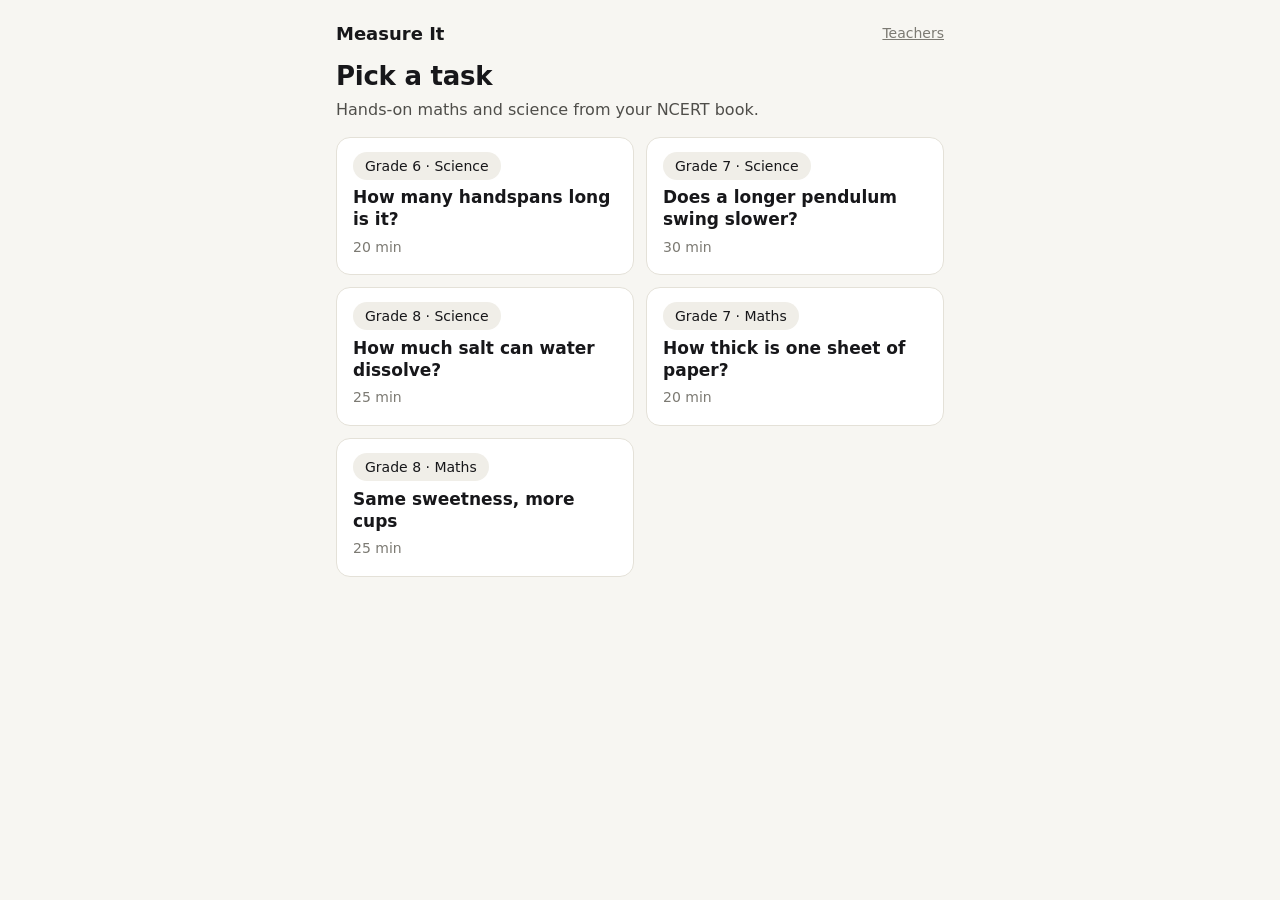
==== commit f550fe0f: "One question per screen, in order Co-Authored-By: Claude Sonnet 5.5 <noreply@anthropic.com>" ====
--- a/docs/index.html
+++ b/docs/index.html
@@ -21,13 +21,15 @@
 const load = id => { try { return JSON.parse(localStorage.getItem('mi2:' + id)) || {}; } catch { return {}; } };
 const save = (id, st) => { try { localStorage.setItem('mi2:' + id, JSON.stringify(st)); } catch {} };
 const view = $('#view'), bar = $('#bar');
+// One question per screen, in order: a screen that asked several things becomes several screens.
+const linear = a => ({ ...a, screens: a.screens.flatMap(sc => sc.q.map(id => ({ ...sc, q: [id] }))) });
 let A = null, C = null, S = null;   // assignment, case, state
 
 function route() {
   const qs = new URLSearchParams(location.search), id = location.hash.slice(1) || qs.get('a'), a = ASSIGNMENTS.find(x => x.id === id);
   if (qs.has('print') && a) return printSheet(a);
   if (!a) return list();
-  A = a; S = load(a.id);
+  A = linear(a); S = load(a.id);
   if (!S.set) { S.set = 10 + Math.floor(Math.random() * 90); S.step = 0; S.ans = {}; S.locked = {}; save(a.id, S); }
   S.ans = S.ans || {}; S.locked = S.locked || {}; S.step = S.step || 0;
   C = CASE(S.set);
@@ -41,7 +43,7 @@
   A = null; bar.classList.add('hide'); document.title = 'Measure It Homework';
   view.innerHTML = `<div class="hero"><h1>Pick a task</h1><p>Hands-on maths and science from your NCERT book.</p></div>
     <div class="grid">${ASSIGNMENTS.map(a => {
-      const st = load(a.id), card = st.card, total = a.screens.length + 2, at = Math.min(st.step || 0, total - 1);
+      const st = load(a.id), card = st.card, total = linear(a).screens.length + 2, at = Math.min(st.step || 0, total - 1);
       const s = card ? `<span class="status ${card.level}">${esc(LEVEL_TEXT[card.level])}</span>` : st.set && at > 0 ? `<span class="status">Step ${at} of ${total - 2}</span>` : '';
       return `<a class="tcard" href="#${a.id}"><span class="chip2">Grade ${a.grade} · ${a.subject}</span><h3>${esc(a.title)}</h3><div class="meta">${a.minutes} min ${s ? '· ' : ''}${s}</div></a>`;
     }).join('')}</div>`;
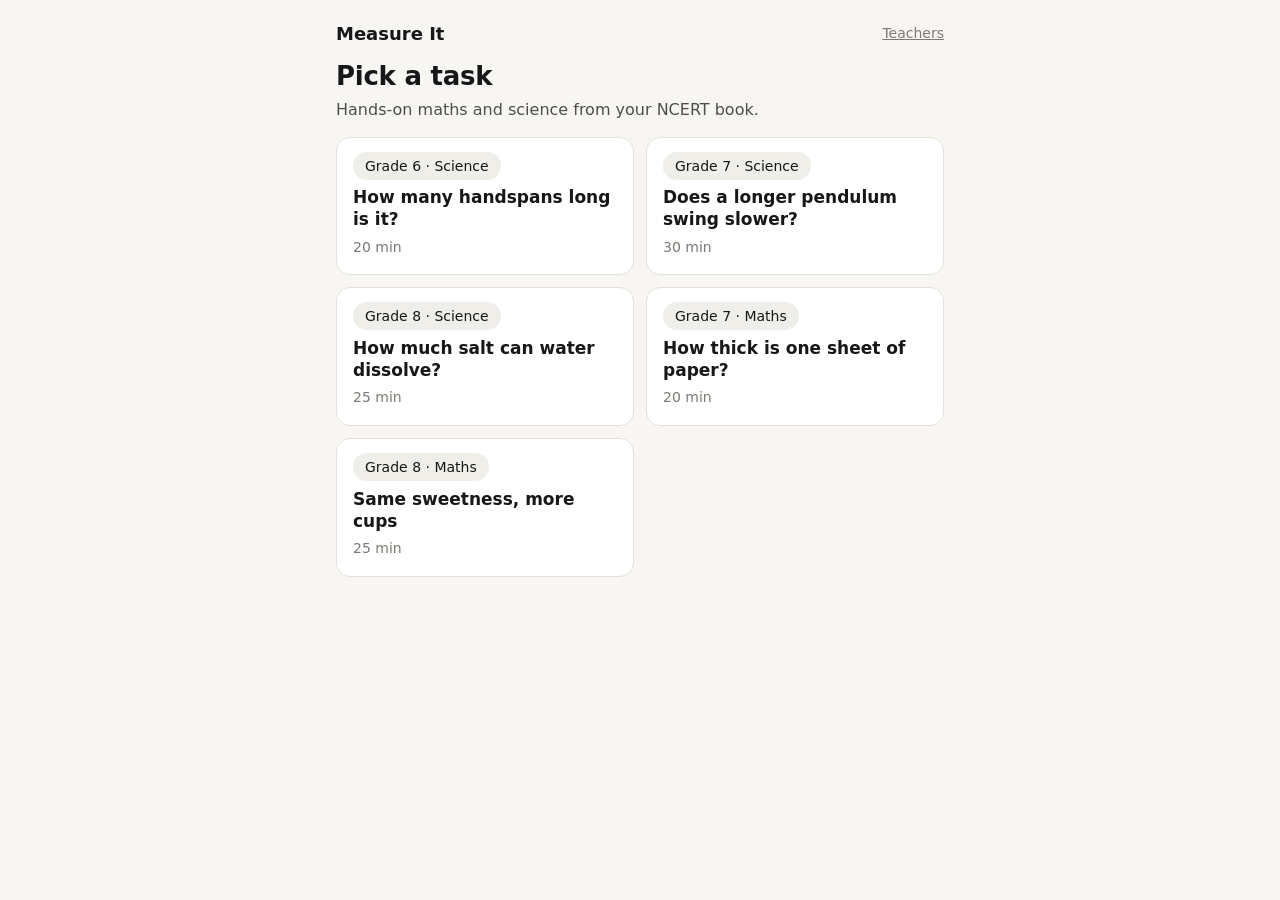
==== commit cae00a99: "All questions on one page, in order Co-Authored-By: Claude Sonnet 5.5 <noreply@anthropic.com>" ====
--- a/docs/index.html
+++ b/docs/index.html
@@ -21,8 +21,8 @@
 const load = id => { try { return JSON.parse(localStorage.getItem('mi2:' + id)) || {}; } catch { return {}; } };
 const save = (id, st) => { try { localStorage.setItem('mi2:' + id, JSON.stringify(st)); } catch {} };
 const view = $('#view'), bar = $('#bar');
-// One question per screen, in order: a screen that asked several things becomes several screens.
-const linear = a => ({ ...a, screens: a.screens.flatMap(sc => sc.q.map(id => ({ ...sc, q: [id] }))) });
+// All questions on one page, top to bottom, in order. Nothing is hidden until an earlier one is answered.
+const linear = a => ({ ...a, screens: [{ id: 'all', groups: a.screens, q: a.screens.flatMap(sc => sc.q) }] });
 let A = null, C = null, S = null;   // assignment, case, state
 
 function route() {
@@ -44,7 +44,7 @@
   view.innerHTML = `<div class="hero"><h1>Pick a task</h1><p>Hands-on maths and science from your NCERT book.</p></div>
     <div class="grid">${ASSIGNMENTS.map(a => {
       const st = load(a.id), card = st.card, total = linear(a).screens.length + 2, at = Math.min(st.step || 0, total - 1);
-      const s = card ? `<span class="status ${card.level}">${esc(LEVEL_TEXT[card.level])}</span>` : st.set && at > 0 ? `<span class="status">Step ${at} of ${total - 2}</span>` : '';
+      const s = card ? `<span class="status ${card.level}">${esc(LEVEL_TEXT[card.level])}</span>` : st.set && at > 0 ? '<span class="status">In progress</span>' : '';
       return `<a class="tcard" href="#${a.id}"><span class="chip2">Grade ${a.grade} · ${a.subject}</span><h3>${esc(a.title)}</h3><div class="meta">${a.minutes} min ${s ? '· ' : ''}${s}</div></a>`;
     }).join('')}</div>`;
   scrollTo(0, 0);
@@ -57,7 +57,7 @@
   const n = S.step, total = stepsTotal();
   const pct = Math.round((Math.min(n, total - 1) / (total - 1)) * 100);
   let h = `<a class="back no-print" href="./">← All tasks</a>
-    <div class="stepno">${n === 0 ? 'Start' : n === total - 1 ? 'Check' : `Step ${n} of ${total - 2}`}</div>
+    <div class="stepno">${n === 0 ? 'Start' : n === total - 1 ? 'Check' : 'Your answers'}</div>
     <div class="progress" role="progressbar" aria-valuemin="0" aria-valuemax="100" aria-valuenow="${pct}"><i style="width:${pct}%"></i></div>`;
   if (n === 0) h += startScreen();
   else if (n < total - 1) h += questionScreen(A.screens[n - 1]);
@@ -67,7 +67,7 @@
   bar.classList.toggle('hide', n === total - 1 && !!S.card);
   $('#back').classList.toggle('hide', n === 0);
   $('#next').disabled = false;
-  $('#next').textContent = n === 0 ? 'Start' : n === total - 1 ? 'Check my answers' : (A.screens[n - 1].lock && !S.locked[A.screens[n - 1].q[0]] ? 'Lock my guess' : 'Next');
+  $('#next').textContent = n === 0 ? 'Start' : n === total - 1 ? 'Check my answers' : 'Done, review';
 }
 
 function startScreen() {
@@ -82,12 +82,10 @@
 }
 
 function questionScreen(sc) {
-  const qs = sc.q.map(id => A.questions.find(q => q.id === id));
-  const locked = qs.every(q => S.locked[q.id]);
-  return `<div class="screen"><h2>${esc(fill(sc.title, C))}</h2>
-    ${sc.do ? `<div class="do">${esc(fill(sc.do, C))}</div>` : ''}
-    ${qs.map(q => field(q, locked)).join('')}
-    ${locked && sc.lock ? '<div class="lockrow">🔒 Your guess is locked</div>' : ''}
+  let n = 0;
+  return `<div class="screen">${sc.groups.map(g => `<h2>${esc(fill(g.title, C))}</h2>
+    ${g.do ? `<div class="do">${esc(fill(g.do, C))}</div>` : ''}
+    ${g.q.map(id => { const q = A.questions.find(x => x.id === id); return `<div class="qn">Question ${++n}</div>` + field(q, false); }).join('')}`).join('')}
     <div id="hints" aria-live="polite"></div></div>`;
 }
 
--- a/docs/style.css
+++ b/docs/style.css
@@ -130,3 +130,5 @@
 @media print{.bar,.topbar,.no-print{display:none!important} .app{padding:0}}
 .app main{padding:0;margin:0;max-width:none}
 #view:focus{outline:none}
+
+.qn{font-size:12px;font-weight:800;letter-spacing:.08em;text-transform:uppercase;color:var(--ink-3);margin:18px 0 -4px}
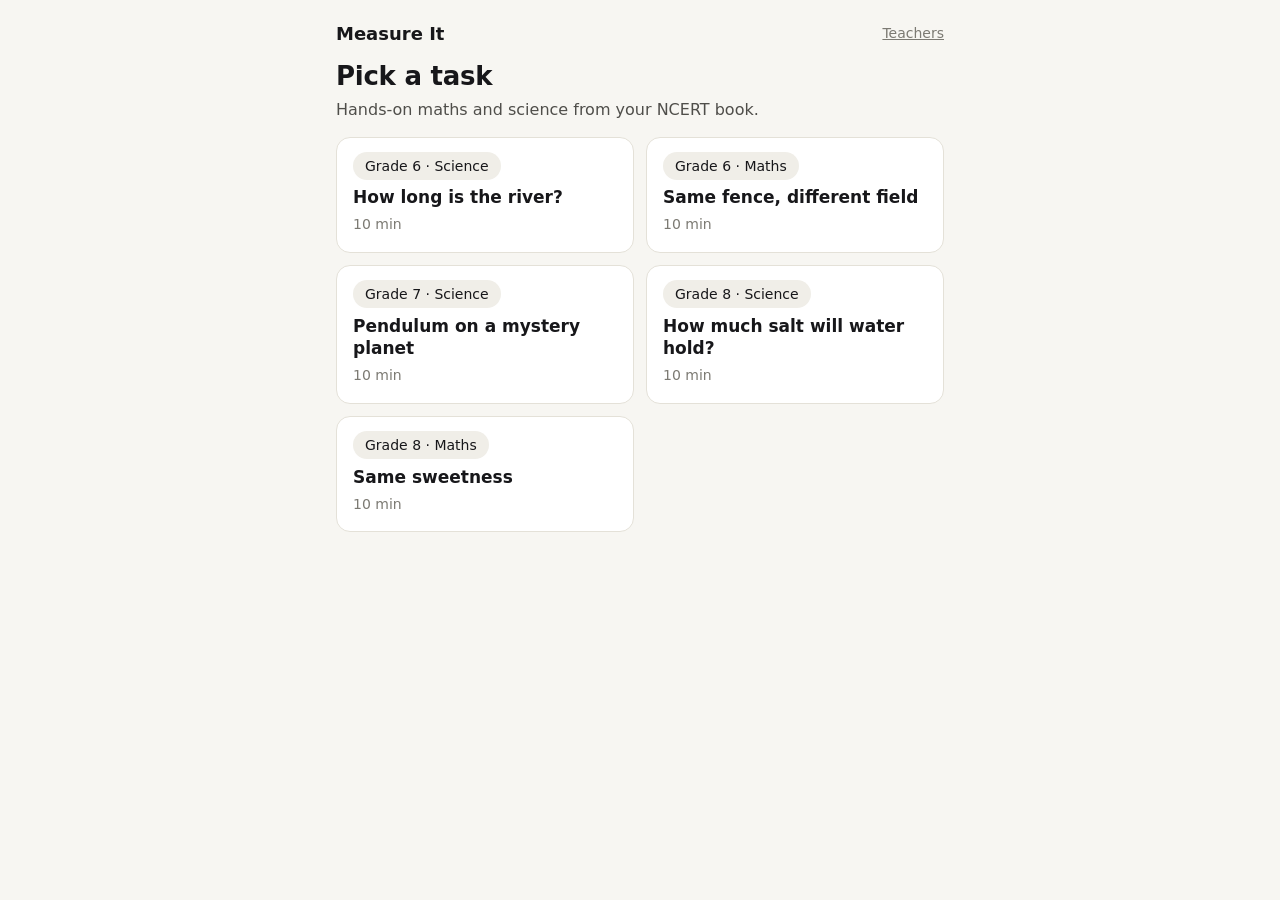
==== commit e4a372a3: "Online-only tasks: virtual labs and build tools, checker-assigned set numbers, private lab laws Co-A" ====
--- a/docs/index.html
+++ b/docs/index.html
@@ -25,13 +25,24 @@
 const linear = a => ({ ...a, screens: [{ id: 'all', groups: a.screens, q: a.screens.flatMap(sc => sc.q) }] });
 let A = null, C = null, S = null;   // assignment, case, state
 
-function route() {
+async function route() {
   const qs = new URLSearchParams(location.search), id = location.hash.slice(1) || qs.get('a'), a = ASSIGNMENTS.find(x => x.id === id);
-  if (qs.has('print') && a) return printSheet(a);
   if (!a) return list();
   A = linear(a); S = load(a.id);
-  if (!S.set) { S.set = 10 + Math.floor(Math.random() * 90); S.step = 0; S.ans = {}; S.locked = {}; save(a.id, S); }
-  S.ans = S.ans || {}; S.locked = S.locked || {}; S.step = S.step || 0;
+  const cid = clientId();
+  if (!S.set || S.cid !== cid) {
+    bar.classList.add('hide'); view.innerHTML = '<div class="screen"><p class="line">Getting your numbers…</p></div>';
+    try {
+      const r = await (await fetch(API + '/api/set?cid=' + cid)).json();
+      if (!r.set) throw new Error('no set');
+      S = { set: r.set, cid, step: 0, ans: {}, locked: {}, runs: [] }; save(a.id, S);
+    } catch {
+      view.innerHTML = '<div class="screen"><h2>Could not connect</h2><p class="line">This task needs the internet to start.</p><p><button class="btn2" id="retry">Try again</button></p></div>';
+      $('#retry').onclick = route; return;
+    }
+  }
+  if (location.hash.slice(1) !== a.id && !qs.get('a')) return;
+  S.ans = S.ans || {}; S.locked = S.locked || {}; S.step = S.step || 0; S.runs = S.runs || [];
   C = CASE(S.set);
   S.step = Math.min(S.step, A.screens.length + 1);
   task();
@@ -82,10 +93,9 @@
 }
 
 function questionScreen(sc) {
-  let n = 0;
-  return `<div class="screen">${sc.groups.map(g => `<h2>${esc(fill(g.title, C))}</h2>
+  return `<div class="screen">${labView()}${sc.groups.map((g, i) => `<div class="qn">Question ${i + 1}</div><h2>${esc(fill(g.title, C))}</h2>
     ${g.do ? `<div class="do">${esc(fill(g.do, C))}</div>` : ''}
-    ${g.q.map(id => { const q = A.questions.find(x => x.id === id); return `<div class="qn">Question ${++n}</div>` + field(q, false); }).join('')}`).join('')}
+    ${g.q.map(id => field(A.questions.find(x => x.id === id), false)).join('')}`).join('')}
     <div id="hints" aria-live="polite"></div></div>`;
 }
 
@@ -116,6 +126,7 @@
     S.ans[b.dataset.q] = b.dataset.o; save(A.id, S);
     view.querySelectorAll(`.opt[data-q="${b.dataset.q}"]`).forEach(x => x.setAttribute('aria-checked', String(x === b)));
   }));
+  wireLab();
   showHints();
   const re = $('#redo'); if (re) re.onclick = () => { delete S.card; delete S.result; save(A.id, S); task(); };
 }
@@ -150,10 +161,107 @@
 $('#back').onclick = () => { if (S.step > 0) { S.step--; save(A.id, S); task(); } };
 
 /* a random id for this browser, used only to limit how many times one task can be re-checked in a day */
+let memCid = '';
 function clientId() {
-  try { let c = localStorage.getItem('mi2:cid'); if (!c) { c = Array.from(crypto.getRandomValues(new Uint8Array(12)), b => (b % 36).toString(36)).join(''); localStorage.setItem('mi2:cid', c); } return c; }
-  catch { return ''; }
-}
+  const make = () => Array.from(crypto.getRandomValues(new Uint8Array(12)), b => (b % 36).toString(36)).join('');
+  try { let c = localStorage.getItem('mi2:cid'); if (!c) { c = make(); localStorage.setItem('mi2:cid', c); } return c; }
+  catch { return memCid || (memCid = make()); }
+}
+/* ---------- the lab on top of the questions ---------- */
+const LAB = {
+  pendulum: {
+    title: 'Pendulum lab',
+    controls: () => `${slider('length', 'Length', 10, 100, 5, 25, 'cm')}${slider('mass', 'Mass', 50, 500, 50, 100, 'g')}<button class="btn2" id="labrun" type="button">Run</button>`,
+    run: v => ({ length: v.length, mass: v.mass }),
+    show: r => `<b>${r.time} s</b> for 10 swings at ${r.length} cm, ${r.mass} g`,
+    row: r => [`${r.length} cm`, `${r.mass} g`, `${r.time} s`], head: ['Length', 'Mass', '10 swings'],
+  },
+  dissolve: {
+    title: 'Salt lab',
+    controls: () => `<label class="ctl">Water<select id="lab_glasses"><option value="0.5">Half a glass</option><option value="1">One glass</option><option value="2">Two glasses</option></select></label>
+      ${slider('temp', 'Temperature', 20, 80, 10, 20, '°C')}
+      <label class="ctl chk"><input type="checkbox" id="lab_stir"> Stir</label><button class="btn2" id="labrun" type="button">Add salt</button>`,
+    run: v => ({ glasses: v.glasses, temp: v.temp, stir: v.stir }),
+    show: r => `<b>${r.spoons} spoons</b> dissolved. The next spoon stays at the bottom.`,
+    row: r => [({ 0.5: 'Half', 1: 'One', 2: 'Two' })[r.glasses] + ' glass', `${r.temp} °C${r.stir ? ', stirred' : ''}`, `${r.spoons} spoons`], head: ['Water', 'Conditions', 'Dissolved'],
+  },
+};
+const slider = (id, label, min, max, step, val, unit) =>
+  `<label class="ctl">${label} <output id="out_${id}">${val} ${unit}</output><input type="range" id="lab_${id}" min="${min}" max="${max}" step="${step}" value="${val}" data-unit="${unit}"></label>`;
+
+function labView() {
+  const k = A.lab && A.lab.kind;
+  if (!k) return '';
+  if (LAB[k]) {
+    const L = LAB[k];
+    return `<section class="labbox" aria-label="${L.title}"><h2>${L.title}</h2>
+      <div class="labctl">${L.controls()}</div><div class="labout" id="labout" aria-live="polite">Press the button to get a reading.</div>
+      <div id="labruns">${runsTable(L)}</div></section>`;
+  }
+  if (k === 'river') return `<section class="labbox" aria-label="River map"><h2>River map</h2>
+      <svg id="rivermap" viewBox="0 30 100 40" role="img" aria-label="A winding river on a map"></svg>
+      <div class="labctl">${slider('step', 'Divider step', 2, 10, 1, 10, 'km')}</div><div class="labout" id="labout" aria-live="polite"></div></section>`;
+  if (k === 'fence') return `<section class="labbox" aria-label="Field sketch"><h2>Try a field</h2>
+      <p class="muted2">You have <b>${C.P} m</b> of fence.</p>
+      <div class="labctl"><label class="ctl">Length (m)<input type="number" id="lab_l" inputmode="decimal" min="0" step="any" value=""></label>
+      <label class="ctl">Breadth (m)<input type="number" id="lab_b" inputmode="decimal" min="0" step="any" value=""></label></div>
+      <svg id="fencesvg" viewBox="0 0 100 60" role="img" aria-label="The field drawn to scale"></svg><div class="labout" id="labout" aria-live="polite"></div></section>`;
+  if (k === 'mixer') return `<section class="labbox" aria-label="Drink mixer"><h2>Drink mixer</h2>
+      <p class="muted2">Reference: <b>${C.ra} spoons</b> of sugar in <b>${C.rc} cups</b>.</p>
+      <div class="labctl">${slider('sugar', 'Sugar', 0, 60, 0.5, 0, 'spoons')}${slider('cups', 'Water', 1, 30, 1, 1, 'cups')}</div>
+      <div class="glass" id="glass" aria-hidden="true"><i></i></div><div class="labout" id="labout" aria-live="polite"></div></section>`;
+  return '';
+}
+function runsTable(L) {
+  const runs = (S.runs || []).filter(r => r.task === A.id).slice(-6);
+  if (!runs.length) return '';
+  return `<table class="runs"><thead><tr>${L.head.map(h => `<th>${h}</th>`).join('')}</tr></thead><tbody>${runs.map(r => `<tr>${L.row(r).map(c => `<td>${esc(c)}</td>`).join('')}</tr>`).join('')}</tbody></table>`;
+}
+function wireLab() {
+  const k = A && A.lab && A.lab.kind; if (!k || !$('.labbox')) return;
+  document.querySelectorAll('.labbox input[type=range]').forEach(el => {
+    const upd = () => { const o = $('#out_' + el.id.slice(4)); if (o) o.textContent = el.value + ' ' + el.dataset.unit; };
+    el.addEventListener('input', () => { upd(); drawLab(); }); upd();
+  });
+  document.querySelectorAll('.labbox input[type=number]').forEach(el => el.addEventListener('input', drawLab));
+  const b = $('#labrun');
+  if (b) b.onclick = async () => {
+    const L = LAB[k], v = { length: +($('#lab_length') || {}).value, mass: +($('#lab_mass') || {}).value, glasses: +($('#lab_glasses') || {}).value, temp: +($('#lab_temp') || {}).value, stir: !!($('#lab_stir') || {}).checked };
+    b.disabled = true; $('#labout').textContent = 'Running…';
+    try {
+      const res = await fetch(API + '/api/lab', { method: 'POST', headers: { 'content-type': 'application/json' }, body: JSON.stringify({ task: A.id, cid: clientId(), inputs: L.run(v) }) });
+      const j = await res.json();
+      if (!j.ok) throw new Error(j.error || 'failed');
+      S.runs.push({ task: A.id, ...j }); S.runs = S.runs.slice(-12); save(A.id, S);
+      $('#labout').innerHTML = L.show(j); $('#labruns').innerHTML = runsTable(L);
+    } catch (e) { $('#labout').textContent = String(e.message || 'Could not run. Try again.'); }
+    b.disabled = false;
+  };
+  drawLab();
+}
+function drawLab() {
+  const k = A.lab.kind, out = $('#labout');
+  if (k === 'river') {
+    const step = +$('#lab_step').value, pts = river(S.set), jp = walk(S.set, step);
+    const p = a => a.map(([x, y]) => `${x.toFixed(1)},${y.toFixed(1)}`).join(' ');
+    $('#rivermap').innerHTML = `<rect x="0" y="30" width="100" height="40" fill="var(--chip)"/><polyline points="${p(pts.filter((_, i) => i % 4 === 0))}" fill="none" stroke="#2f7fd1" stroke-width="1.6"/>
+      <polyline points="${p(jp)}" fill="none" stroke="var(--ink)" stroke-width=".5" stroke-dasharray="1.2 1"/>${jp.map(([x, y]) => `<circle cx="${x}" cy="${y}" r=".9" fill="var(--accent)"/>`).join('')}`;
+    out.innerHTML = `${jp.length - 1} steps of ${step} km: length <b>${(jp.length - 1) * step} km</b>`;
+  } else if (k === 'fence') {
+    const l = +$('#lab_l').value, b = +$('#lab_b').value, s = 52 / Math.max(C.P / 2, 1);
+    if (l > 0 && b > 0) {
+      const w = Math.min(l * s, 96), h = Math.min(b * s, 56);
+      $('#fencesvg').innerHTML = `<rect x="2" y="2" width="${w}" height="${h}" fill="var(--chip)" stroke="var(--accent)" stroke-width="1.2"/>`;
+      const used = 2 * (l + b);
+      out.innerHTML = `Fence used: <b>${+used.toFixed(2)} m</b> of ${C.P} m · Area: <b>${+(l * b).toFixed(2)} m²</b> ${Math.abs(used - C.P) < 0.005 ? '✓' : used > C.P ? '(too much fence)' : '(some fence left)'}`;
+    } else { $('#fencesvg').innerHTML = ''; out.textContent = 'Type a length and a breadth.'; }
+  } else if (k === 'mixer') {
+    const sg = +$('#lab_sugar').value, cu = +$('#lab_cups').value, per = sg / cu, d = per - C.r;
+    $('#glass').firstElementChild.style.opacity = String(Math.min(1, 0.15 + per / 6));
+    out.innerHTML = `${sg} spoons in ${cu} cups: <b>${Math.abs(d) < 0.005 ? 'tastes the same' : d > 0 ? 'sweeter than the reference' : 'less sweet than the reference'}</b>`;
+  }
+}
+
 /* ---------- check ---------- */
 function checkScreen() {
   if (S.card && S.result) return resultView(S.result);
@@ -193,17 +301,6 @@
       <button class="btn2 ghost" id="redo">Change answers</button></p></div>`;
 }
 
-/* ---------- paper worksheet (no device) ---------- */
-function printSheet(a) {
-  A = a; C = CASE(Number(new URLSearchParams(location.search).get('set')) || 47); bar.classList.add('hide');
-  const line = q => q.type === 'text' ? '<div style="border-bottom:1px solid #999;height:30px"></div><div style="border-bottom:1px solid #999;height:30px"></div>'
-    : q.type === 'number' ? `<span style="display:inline-block;border-bottom:1px solid #999;width:140px">&nbsp;</span> ${esc(q.unit || '')}`
-    : q.options.map(o => '☐ ' + esc(o)).join(' &nbsp; ');
-  view.innerHTML = `<div class="screen"><p class="muted2">Name: ______________ &nbsp; Class: ____ &nbsp; Set number: ____</p><h2>${esc(a.title)}</h2>
-    <p>${esc(fill(a.hook, C))}</p><p class="muted2">You need: ${a.materials.map(m => esc(fill(m, C))).join(' · ')}</p>
-    ${a.screens.map(s => `<h3>${esc(fill(s.title, C))}</h3>${s.do ? `<p><i>${esc(fill(s.do, C))}</i></p>` : ''}${s.q.map(id => { const q = a.questions.find(x => x.id === id); return `<div class="fld"><b>${esc(fill(q.label, C))}</b><br>${line(q)}</div>`; }).join('')}`).join('')}
-    <p class="no-print"><button class="btn2" onclick="print()">Print</button></p></div>`;
-}
 route();
 </script>
 </body>
--- a/docs/style.css
+++ b/docs/style.css
@@ -132,3 +132,20 @@
 #view:focus{outline:none}
 
 .qn{font-size:12px;font-weight:800;letter-spacing:.08em;text-transform:uppercase;color:var(--ink-3);margin:18px 0 -4px}
+
+/* lab */
+.labbox{background:var(--surface);border:1px solid var(--line);border-radius:14px;padding:14px 16px;margin:0 0 20px}
+.labbox h2{margin:0 0 8px;font-size:18px}
+.labctl{display:flex;flex-wrap:wrap;gap:12px 16px;align-items:flex-end}
+.ctl{display:flex;flex-direction:column;gap:4px;font-size:15px;min-width:140px;flex:1}
+.ctl output{font-weight:700}
+.ctl input[type=range]{width:100%;min-height:44px}
+.ctl select,.ctl input[type=number]{font-size:16px;min-height:44px;border:1px solid var(--line);border-radius:10px;padding:0 10px;background:var(--bg);color:var(--ink)}
+.ctl.chk{flex-direction:row;align-items:center;min-height:44px;flex:0 0 auto}
+.labout{margin:12px 0 4px;font-size:17px;min-height:26px}
+.runs{width:100%;border-collapse:collapse;font-size:14px;margin-top:8px}
+.runs th,.runs td{text-align:left;padding:6px 8px;border-top:1px solid var(--line)}
+#rivermap{width:100%;max-height:260px;border-radius:10px;border:1px solid var(--line);display:block;margin-bottom:8px}
+#fencesvg{width:100%;max-height:180px;margin-top:8px}
+.glass{width:64px;height:84px;margin:12px 0 0;border:2px solid var(--ink-3);border-top:none;border-radius:0 0 14px 14px;position:relative;overflow:hidden}
+.glass i{position:absolute;inset:0;background:#e8a317;opacity:.2}
